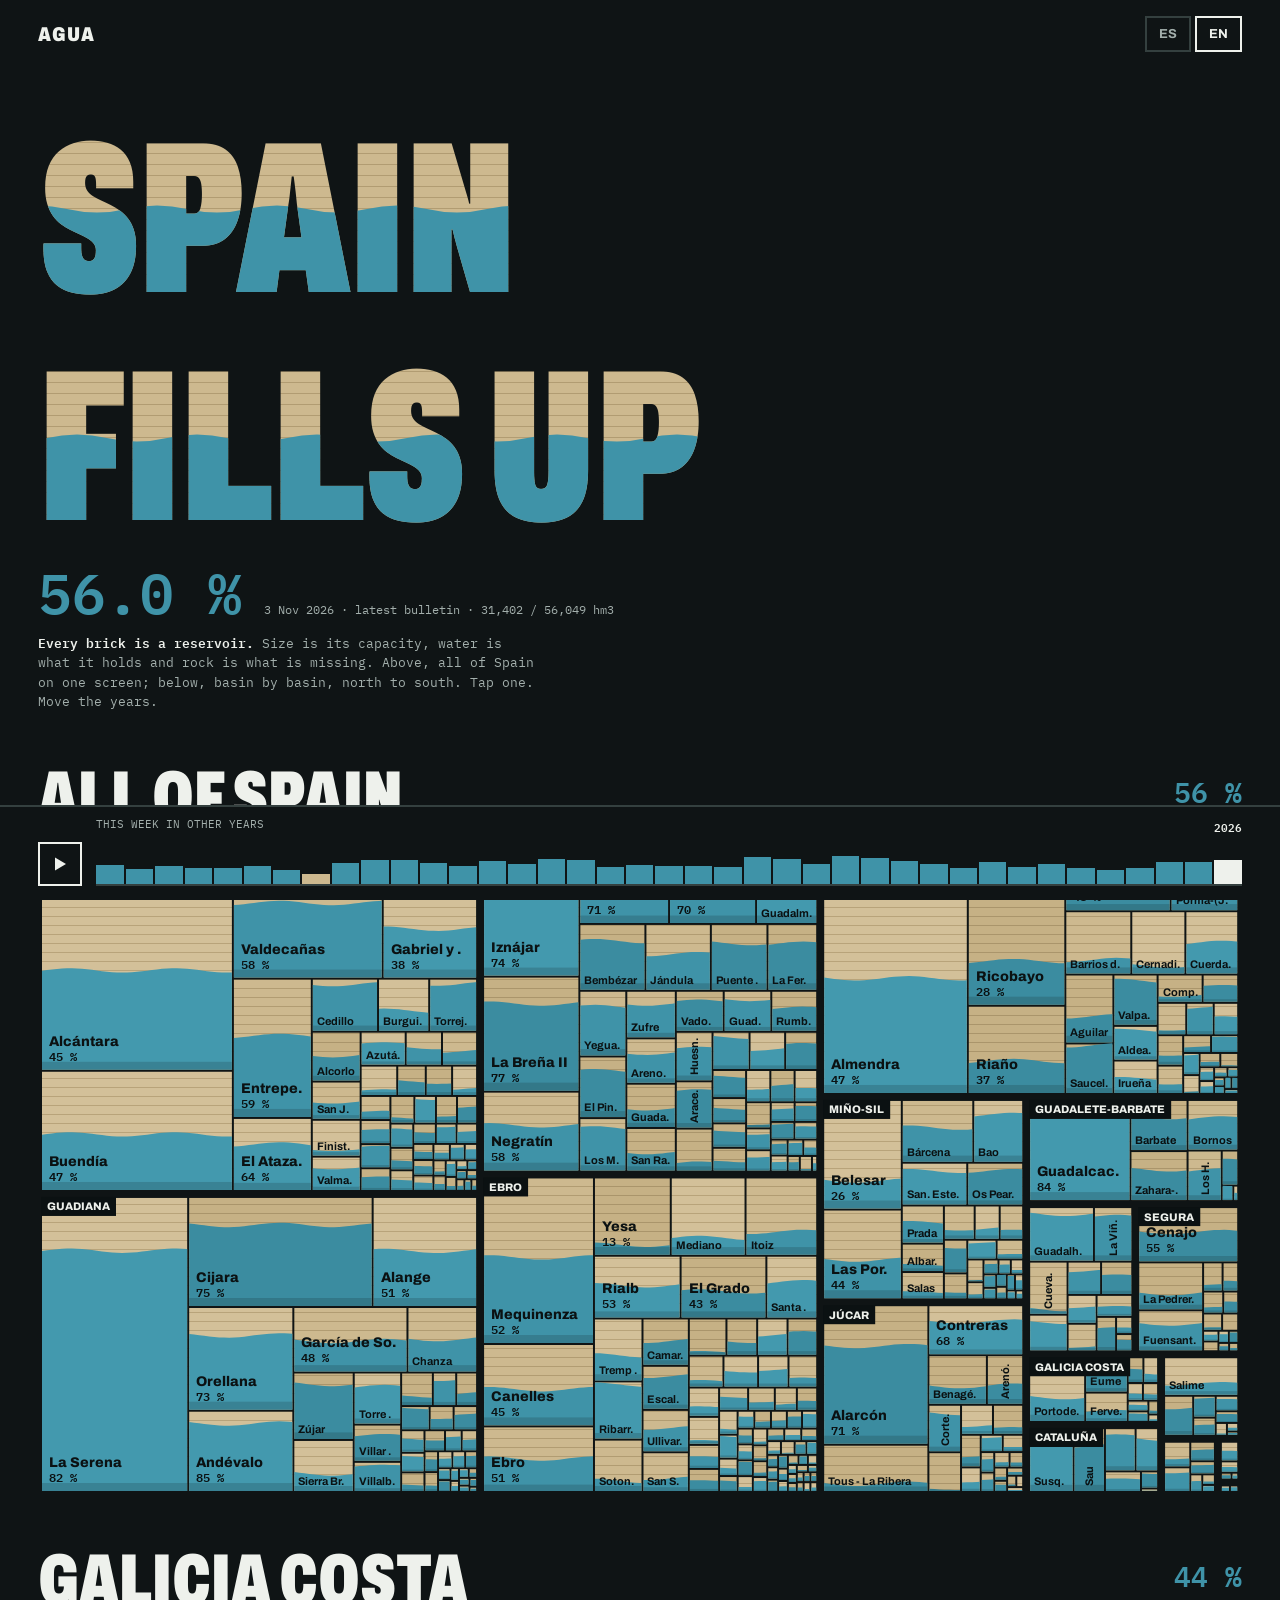
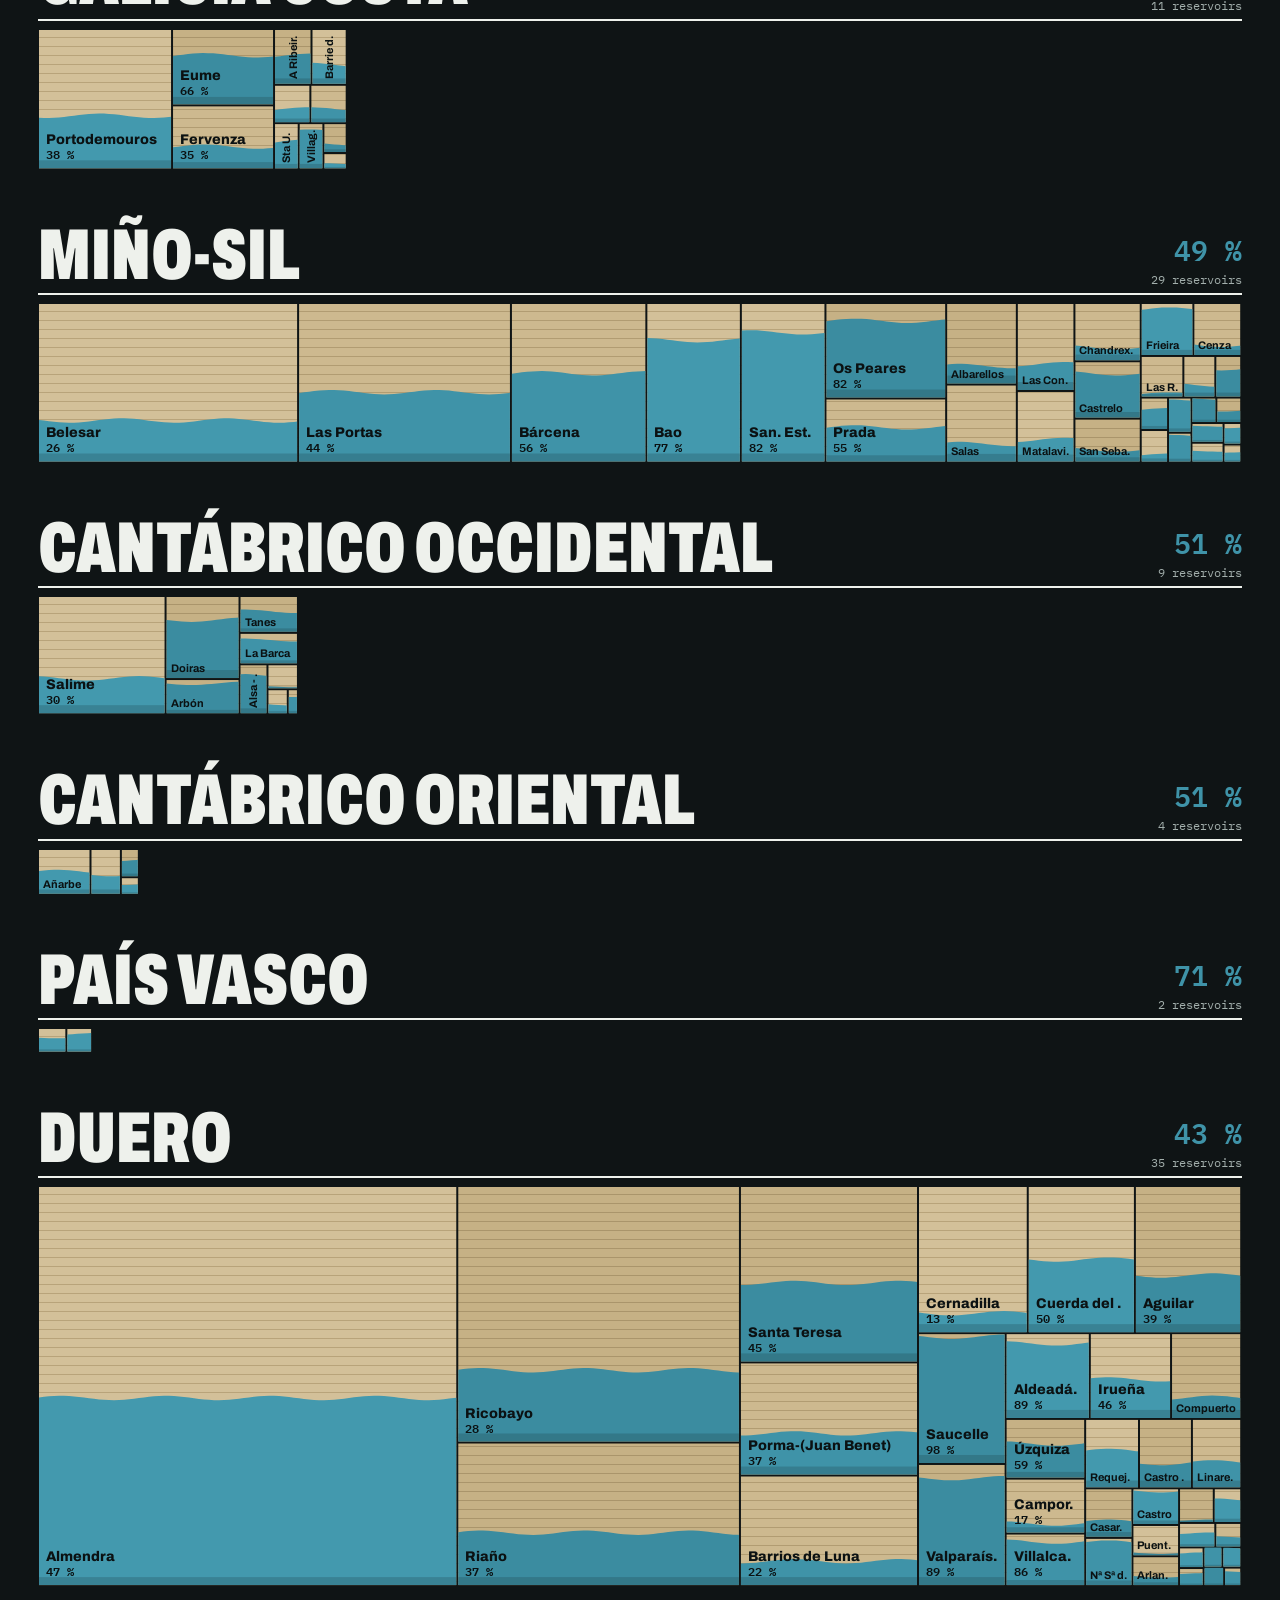
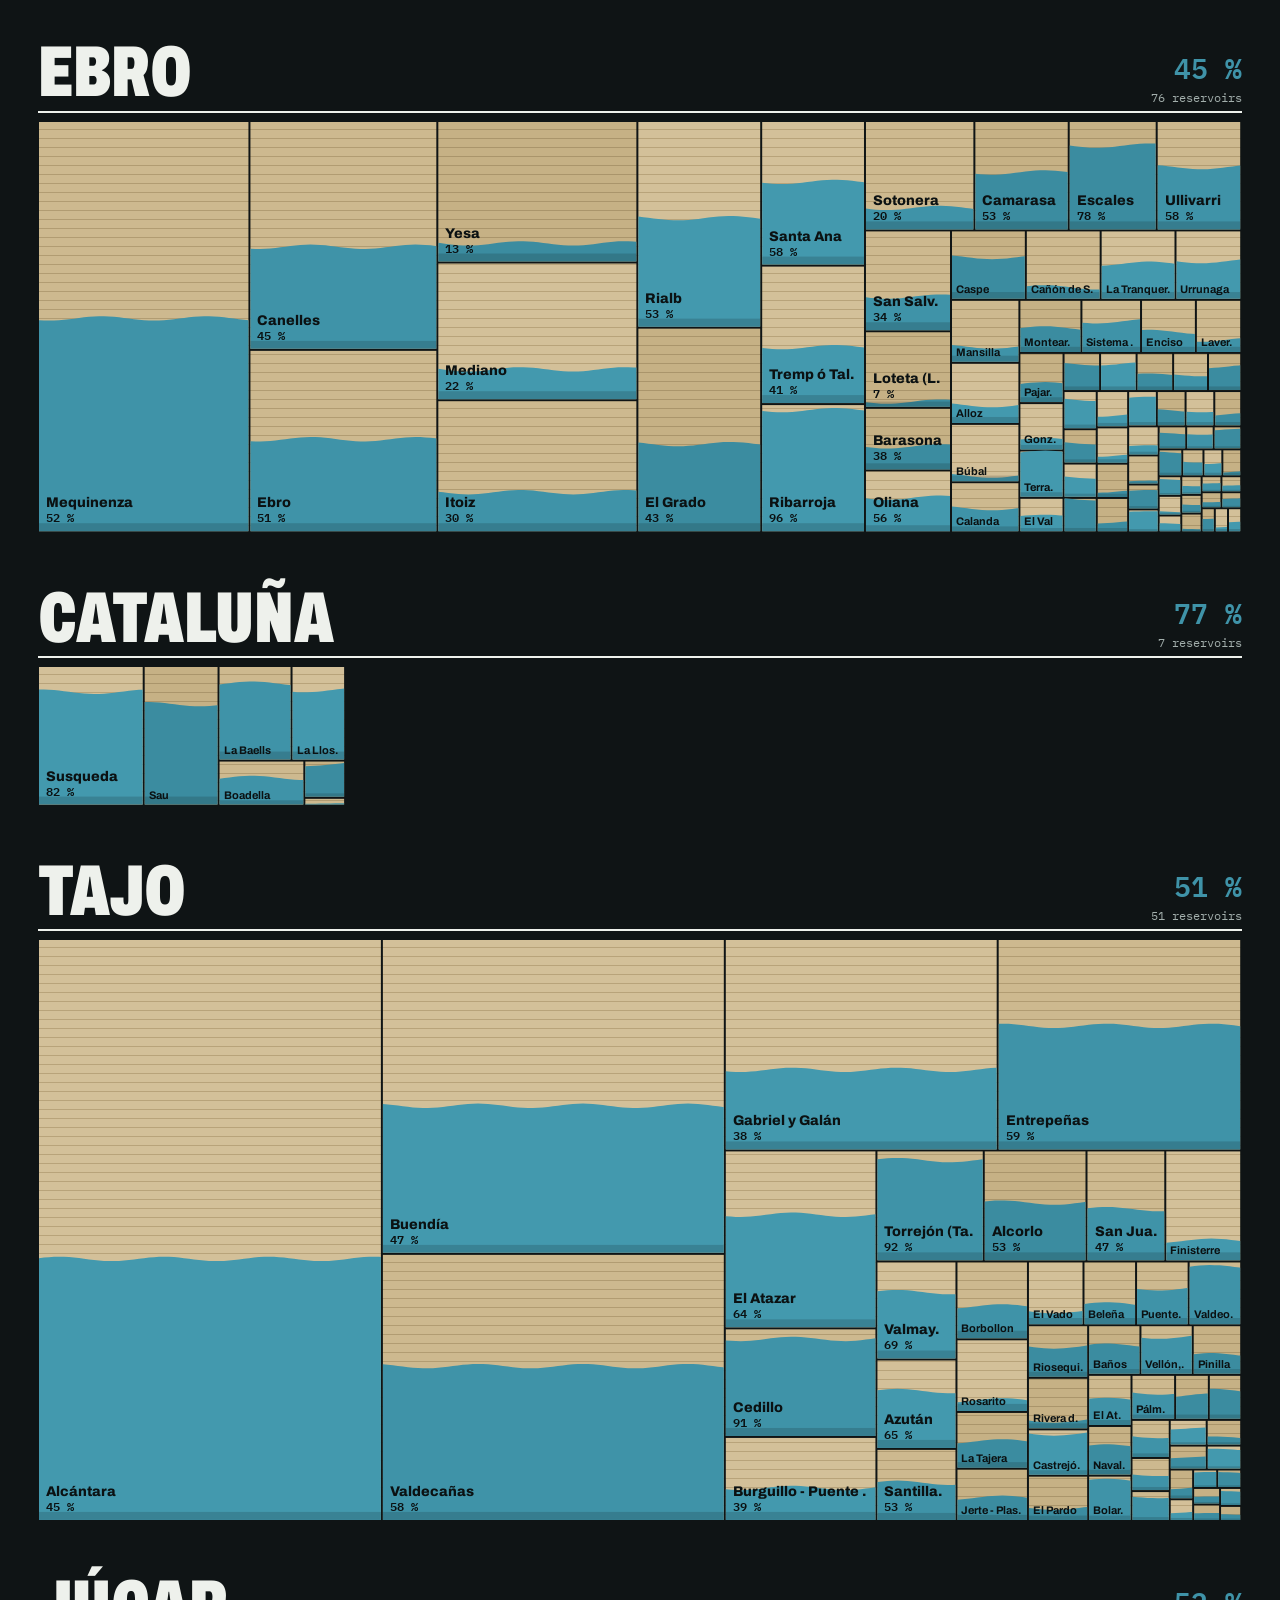
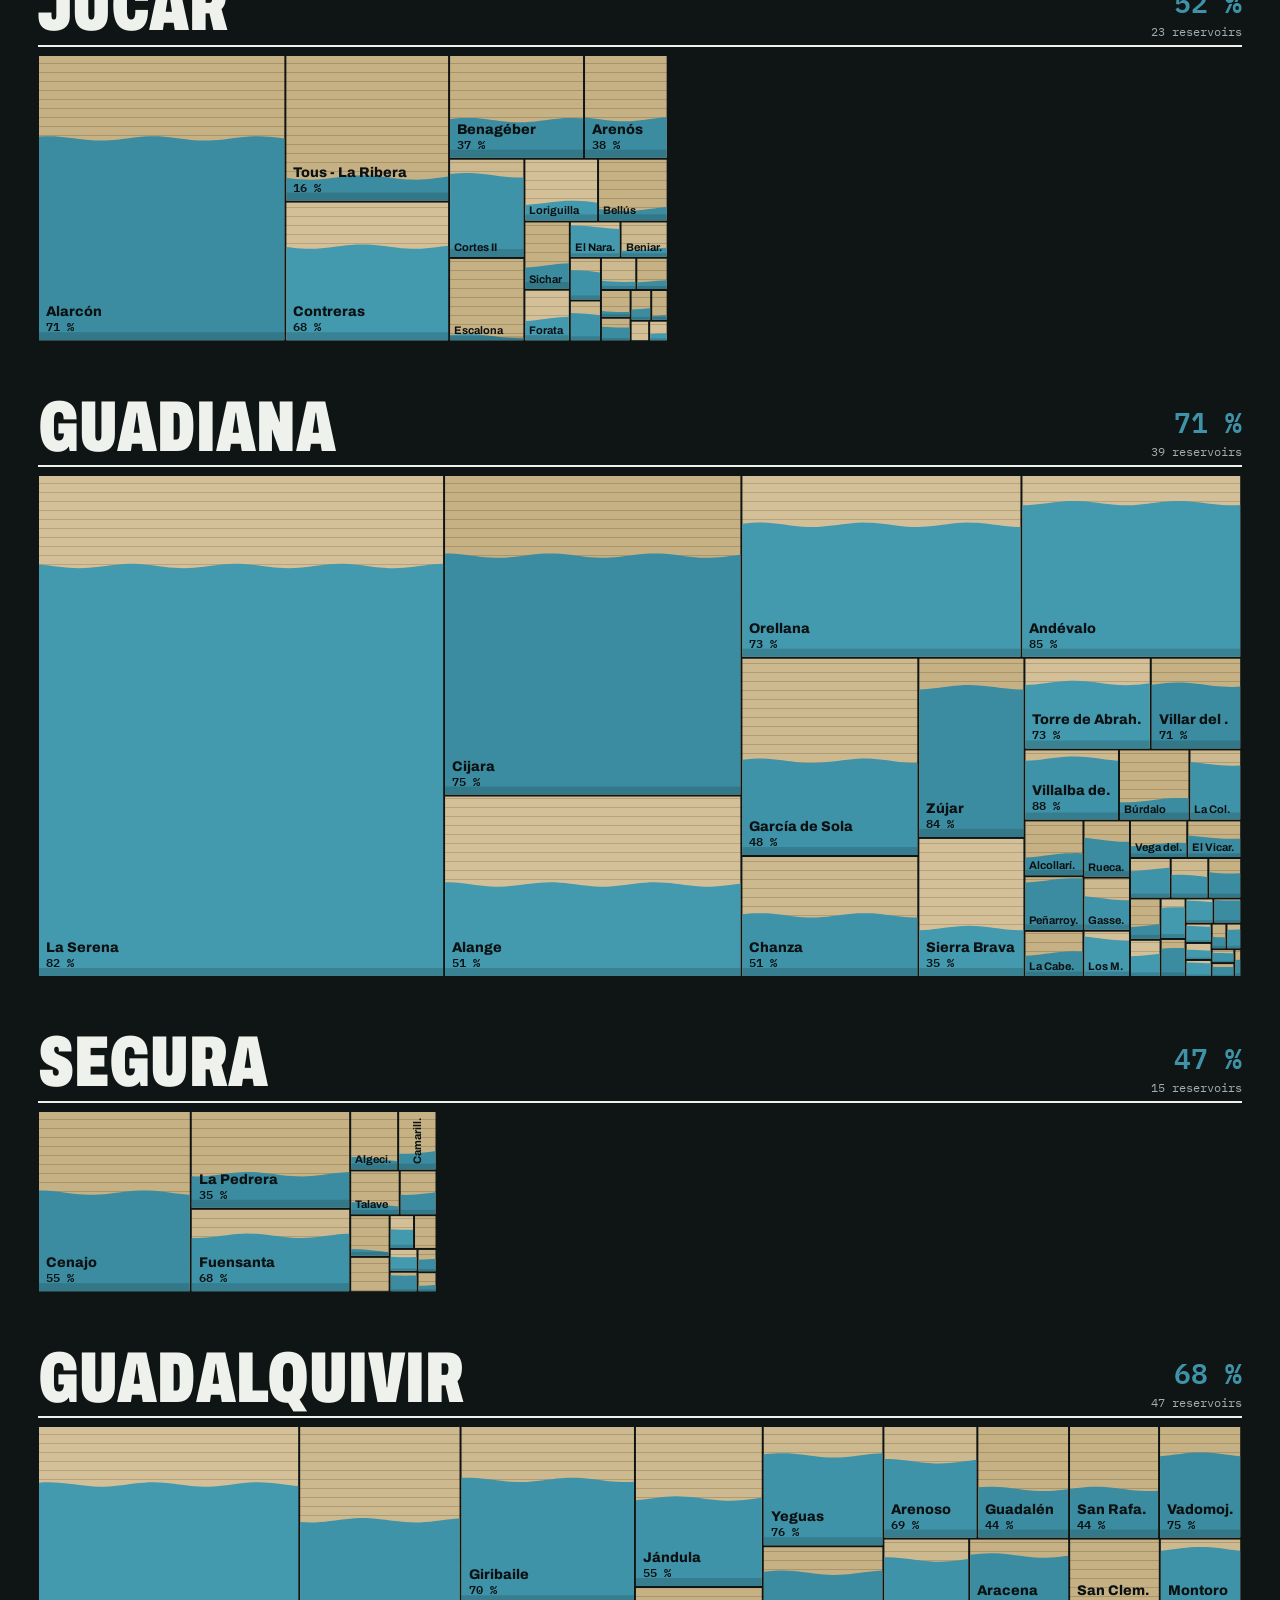
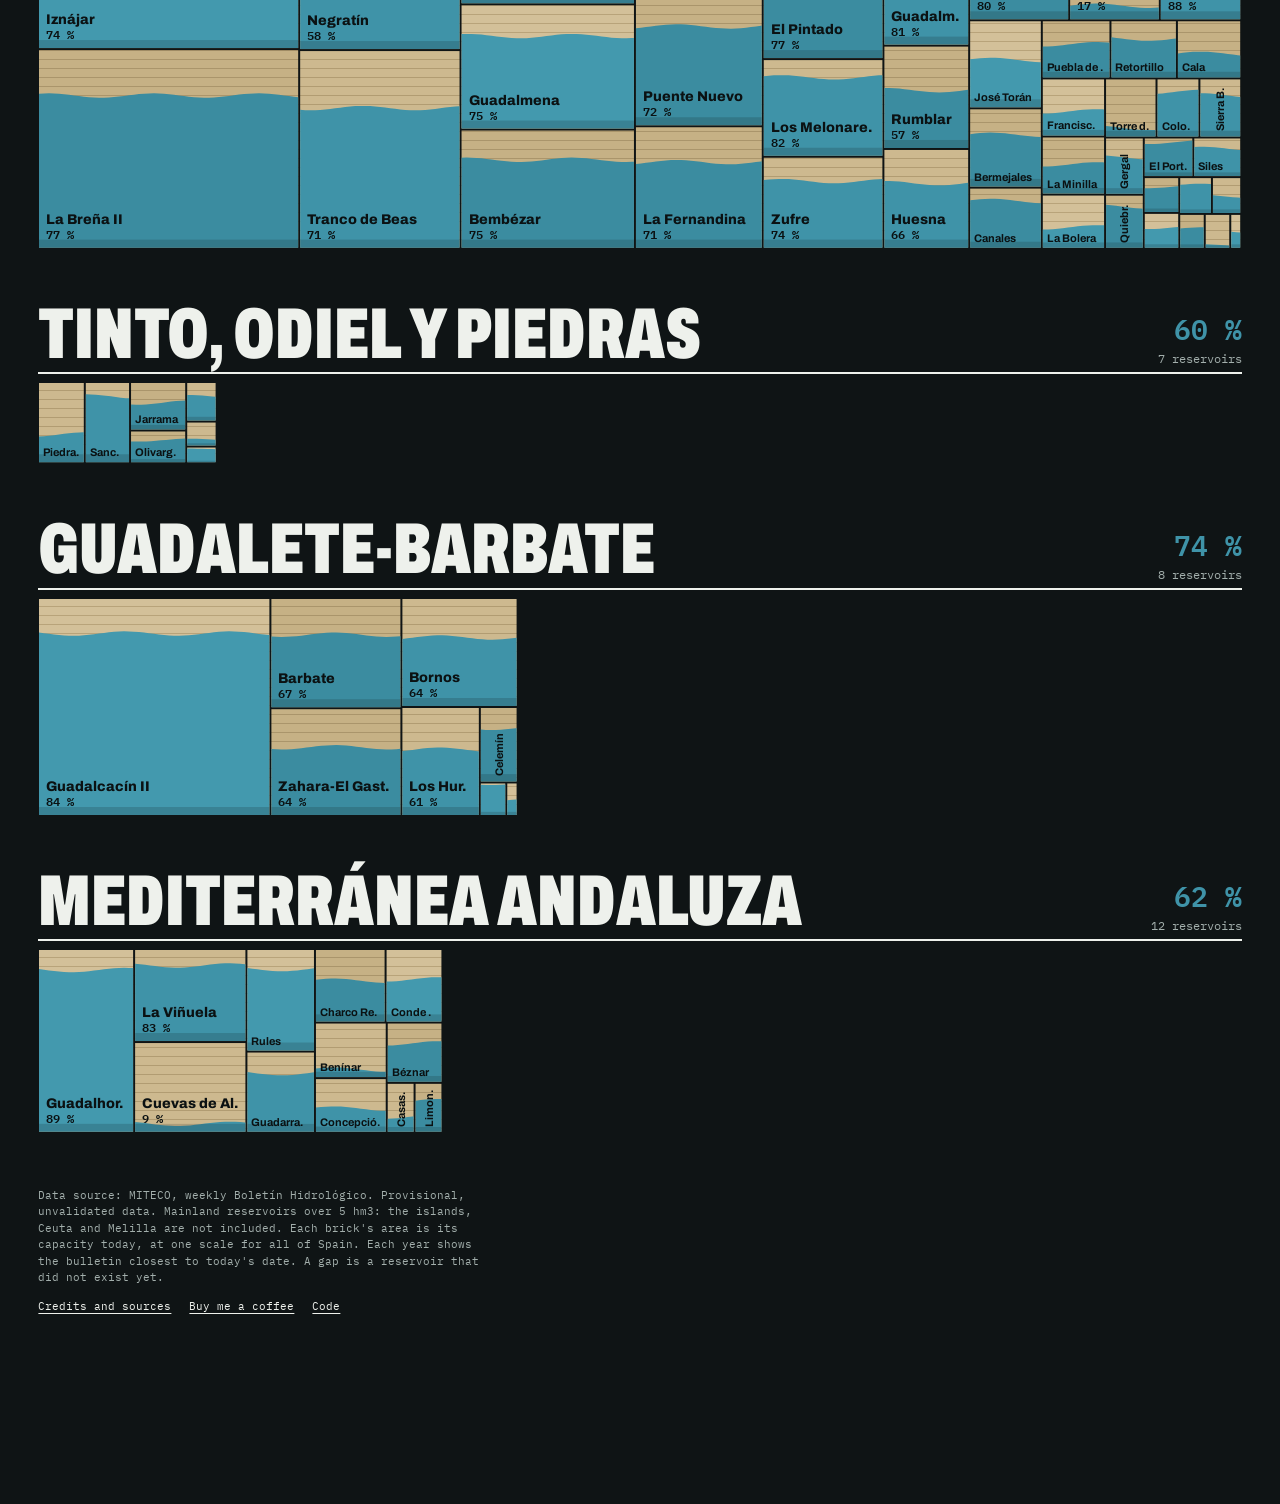
==== index.html @ 725f4d7c "Agua: el muro de agua, capa 1 Los embalses de Espana como un muro de bloques: el area es la capacida" ====
<!DOCTYPE html>
<html lang="es">
<head>
<meta charset="utf-8">
<meta name="viewport" content="width=device-width, initial-scale=1">
<title>Agua · España se llena</title>
<meta name="description" content="Los embalses de España como un muro de agua: cada ladrillo es un embalse, a su nivel de esta semana, y de esta semana en otros años desde 1988. Spain's reservoirs as a wall of water.">
<meta property="og:title" content="Agua · España se llena">
<meta property="og:description" content="Los embalses de España como un muro de agua. Cada ladrillo, un embalse. Desde 1988.">
<meta property="og:type" content="website">
<meta property="og:url" content="https://agua.lessane.es/">
<meta name="theme-color" content="#0F1415">
<link rel="icon" href="assets/favicon.svg" type="image/svg+xml">
<link rel="preload" href="assets/fonts/archivo-latin.woff2" as="font" type="font/woff2" crossorigin>
<link rel="stylesheet" href="assets/agua.css">
</head>
<body>
<header class="top">
  <div class="brand"><a href="./">AGUA</a></div>
  <div class="lang"><button id="l-es" aria-pressed="true">ES</button><button id="l-en" aria-pressed="false">EN</button></div>
</header>
<div class="hero">
  <h1 id="h1"></h1>
  <div class="sub"><div class="nat" id="nat">56,0 %</div><div class="when" id="when"></div></div>
  <p class="lede" id="lede"></p>
</div>
<main id="main"></main>
<div id="card" hidden><div class="cn" id="cn"></div><div class="cp" id="cp"></div><div id="ring"></div><div class="cd" id="cd"></div><button id="cx" aria-label="Cerrar"><svg width="14" height="14" viewBox="0 0 14 14" aria-hidden="true"><path d="M2 2l10 10M12 2L2 12" stroke="currentColor" stroke-width="2"/></svg></button></div>
<div class="dock">
  <button id="play" aria-label="Reproducir"><svg id="pi" width="16" height="16" viewBox="0 0 16 16" aria-hidden="true"><path d="M3 1.5v13l11-6.5z" fill="currentColor"/></svg></button>
  <div class="track">
    <div class="tl"><span id="sl"></span><strong id="yl">2026</strong></div>
    <div class="bars" id="bars" aria-hidden="true"></div>
    <input id="year" type="range" min="1988" max="2026" step="1" value="2026" aria-label="Año">
  </div>
</div>
<noscript><p class="msg">Esta página necesita JavaScript para dibujar el muro. / This page needs JavaScript to draw the wall.</p></noscript>
<script src="assets/agua.js"></script>
</body>
</html>
---- assets/agua.css ----
/* Agua. Fonts are self-hosted so the page talks to no third party. */
@font-face{font-family:'Archivo';font-style:normal;font-weight:100 900;font-stretch:62% 125%;font-display:swap;src:url(fonts/archivo-latin.woff2) format('woff2')}
@font-face{font-family:'IBM Plex Mono';font-style:normal;font-weight:400;font-display:swap;src:url(fonts/plexmono-400-latin.woff2) format('woff2')}
@font-face{font-family:'IBM Plex Mono';font-style:normal;font-weight:600;font-display:swap;src:url(fonts/plexmono-600-latin.woff2) format('woff2')}
:root{
  /* layout: Spain as one masonry wall. Each brick is a reservoir, width = capacity, courses wrap like text, basins run north to south */
  --bg:#0F1415; --ink:#EEF1EC; --mute:#A3AFAC; --water:#3F93A8; --rock:#CDB98F; --strata:#B19C72; --line:#34403F; --dark:#0B1112;
  --display:'Archivo','Arial Narrow','Helvetica Neue',Arial,sans-serif;
  --mono:'IBM Plex Mono',ui-monospace,Menlo,Consolas,monospace;
  --pad:clamp(16px,3vw,40px);
  color-scheme:dark;
}
*{box-sizing:border-box}
html,body{margin:0;background:var(--bg);color:var(--ink)}
body{font-family:var(--display);overflow-x:hidden}
button{font:inherit;color:inherit;cursor:pointer}
:focus-visible{outline:2px solid var(--ink);outline-offset:2px}
.top{display:flex;gap:16px;align-items:center;justify-content:space-between;padding:16px var(--pad) 0}
.brand{font-weight:900;font-stretch:80%;font-size:20px;letter-spacing:.04em}
.lang{display:flex;gap:4px}
.lang button{background:transparent;border:2px solid var(--line);color:var(--mute);font-weight:700;font-size:13px;padding:7px 12px;min-height:36px}
.lang button[aria-pressed="true"]{border-color:var(--ink);color:var(--ink)}
.hero{padding:clamp(18px,4vh,44px) var(--pad) 0}
h1{margin:0;font-size:0}
.big{position:relative;display:block;font-weight:900;font-stretch:62%;text-transform:uppercase;white-space:nowrap;line-height:.9;letter-spacing:-.005em}
.dry,.wet{padding-top:.16em}
.dry{display:inline-block;vertical-align:top;color:transparent;background:repeating-linear-gradient(180deg,var(--rock) 0 10px,var(--strata) 10px 11px);-webkit-background-clip:text;background-clip:text}
.wet{position:absolute;inset:0;color:var(--water);
  -webkit-mask-image:url("data:image/svg+xml,%3Csvg xmlns='http://www.w3.org/2000/svg' width='120' height='14'%3E%3Cpath d='M0 7Q30 0 60 7T120 7V14H0Z'/%3E%3C/svg%3E"),linear-gradient(#000,#000);
  mask-image:url("data:image/svg+xml,%3Csvg xmlns='http://www.w3.org/2000/svg' width='120' height='14'%3E%3Cpath d='M0 7Q30 0 60 7T120 7V14H0Z'/%3E%3C/svg%3E"),linear-gradient(#000,#000);
  -webkit-mask-repeat:repeat-x,no-repeat;mask-repeat:repeat-x,no-repeat;
  -webkit-mask-size:120px 14px,100% 100%;mask-size:120px 14px,100% 100%;
  -webkit-mask-position:var(--x,0px) calc(var(--y,0px) - 7px),0 calc(var(--y,0px) + 6px);
  mask-position:var(--x,0px) calc(var(--y,0px) - 7px),0 calc(var(--y,0px) + 6px)}
.sub{display:flex;flex-wrap:wrap;align-items:baseline;gap:6px 22px;margin-top:18px}
.nat{font-family:var(--mono);font-weight:600;font-size:clamp(30px,5vw,56px);color:var(--water);font-variant-numeric:tabular-nums;line-height:1}
.when{font-family:var(--mono);font-size:12px;color:var(--mute)}
.lede{margin:14px 0 0;font-family:var(--mono);font-size:13px;line-height:1.5;color:var(--mute);max-width:62ch}
.lede b{color:var(--ink);font-weight:600}
main{padding:clamp(28px,6vh,64px) 0 190px;display:flex;flex-direction:column;gap:clamp(34px,6vh,64px)}
.basin{padding:0 var(--pad)}
.bh{display:flex;align-items:flex-end;justify-content:space-between;gap:16px;border-bottom:2px solid var(--ink);padding-bottom:6px;margin-bottom:8px}
.bh h2{margin:0;font-weight:900;font-stretch:66%;text-transform:uppercase;font-size:clamp(30px,6vw,72px);line-height:.88;letter-spacing:0;text-wrap:balance}
.bm{font-family:var(--mono);font-size:12px;color:var(--mute);text-align:right;white-space:nowrap;font-variant-numeric:tabular-nums}
.bm b{display:block;font-size:clamp(18px,2.6vw,28px);font-weight:600;color:var(--water)}
canvas{display:block;touch-action:pan-y}
footer{padding:0 var(--pad);font-family:var(--mono);font-size:11px;line-height:1.5;color:var(--mute);max-width:74ch}
.dock{position:fixed;left:0;right:0;bottom:0;background:var(--bg);border-top:2px solid var(--line);padding:10px var(--pad) 14px;display:flex;gap:14px;align-items:flex-end;z-index:3}
#play{flex:none;width:44px;height:44px;border:2px solid var(--ink);background:transparent;display:grid;place-items:center}
.track{position:relative;flex:1;min-width:0}
.tl{display:flex;justify-content:space-between;font-family:var(--mono);font-size:11px;color:var(--mute);margin-bottom:6px}
.tl strong{color:var(--ink);font-weight:600}
.bars{display:flex;align-items:flex-end;gap:2px;height:44px;border-bottom:2px solid var(--line)}
.bars i{flex:1;background:var(--water);min-width:0}
.bars i.dryest{background:var(--rock)}
.bars i.later{opacity:.28}
.bars i.on{background:var(--ink)}
#year{position:absolute;left:0;right:0;bottom:0;width:100%;height:46px;margin:0;opacity:0;cursor:ew-resize}
.track:focus-within .bars{outline:2px solid var(--ink);outline-offset:3px}
#card{position:fixed;left:var(--pad);bottom:104px;width:min(360px,calc(100% - 2*var(--pad)));background:var(--dark);border:2px solid var(--ink);padding:14px 16px;z-index:2}
#card[hidden]{display:none}
#ring{margin-top:12px}#ring svg{display:block}
.hx{display:flex;justify-content:space-between;font-family:var(--mono);font-size:10px;color:var(--mute);margin-top:4px}
.cn{font-weight:900;font-stretch:70%;font-size:24px;line-height:1;text-transform:uppercase}
.cp{font-family:var(--mono);font-weight:600;font-size:20px;color:var(--water);margin-top:6px;font-variant-numeric:tabular-nums}
.cd{font-family:var(--mono);font-size:11px;line-height:1.5;color:var(--mute);margin-top:10px}
#cx{position:absolute;top:4px;right:4px;width:32px;height:32px;border:0;background:transparent;display:grid;place-items:center;color:var(--mute)}
footer a,.doc a{color:var(--ink);text-underline-offset:3px}
footer a:hover,.doc a:hover{color:var(--water)}
footer nav{display:flex;flex-wrap:wrap;gap:6px 18px;margin-top:12px}
.brand a{color:inherit;text-decoration:none}
.msg{padding:40px var(--pad);font-family:var(--mono);font-size:13px;color:var(--mute)}
/* credits page */
.doc{padding:clamp(24px,5vh,56px) var(--pad) 80px;max-width:78ch}
.doc h1{font-size:clamp(40px,8vw,84px);font-weight:900;font-stretch:66%;text-transform:uppercase;line-height:.9;margin:0 0 8px}
.doc h2{font-weight:900;font-stretch:70%;text-transform:uppercase;font-size:24px;margin:40px 0 8px;border-bottom:2px solid var(--ink);padding-bottom:6px}
.doc p,.doc li{font-family:var(--mono);font-size:13px;line-height:1.6;color:var(--mute)}
.doc b{color:var(--ink);font-weight:600}
.doc ul{padding-left:18px;margin:8px 0}
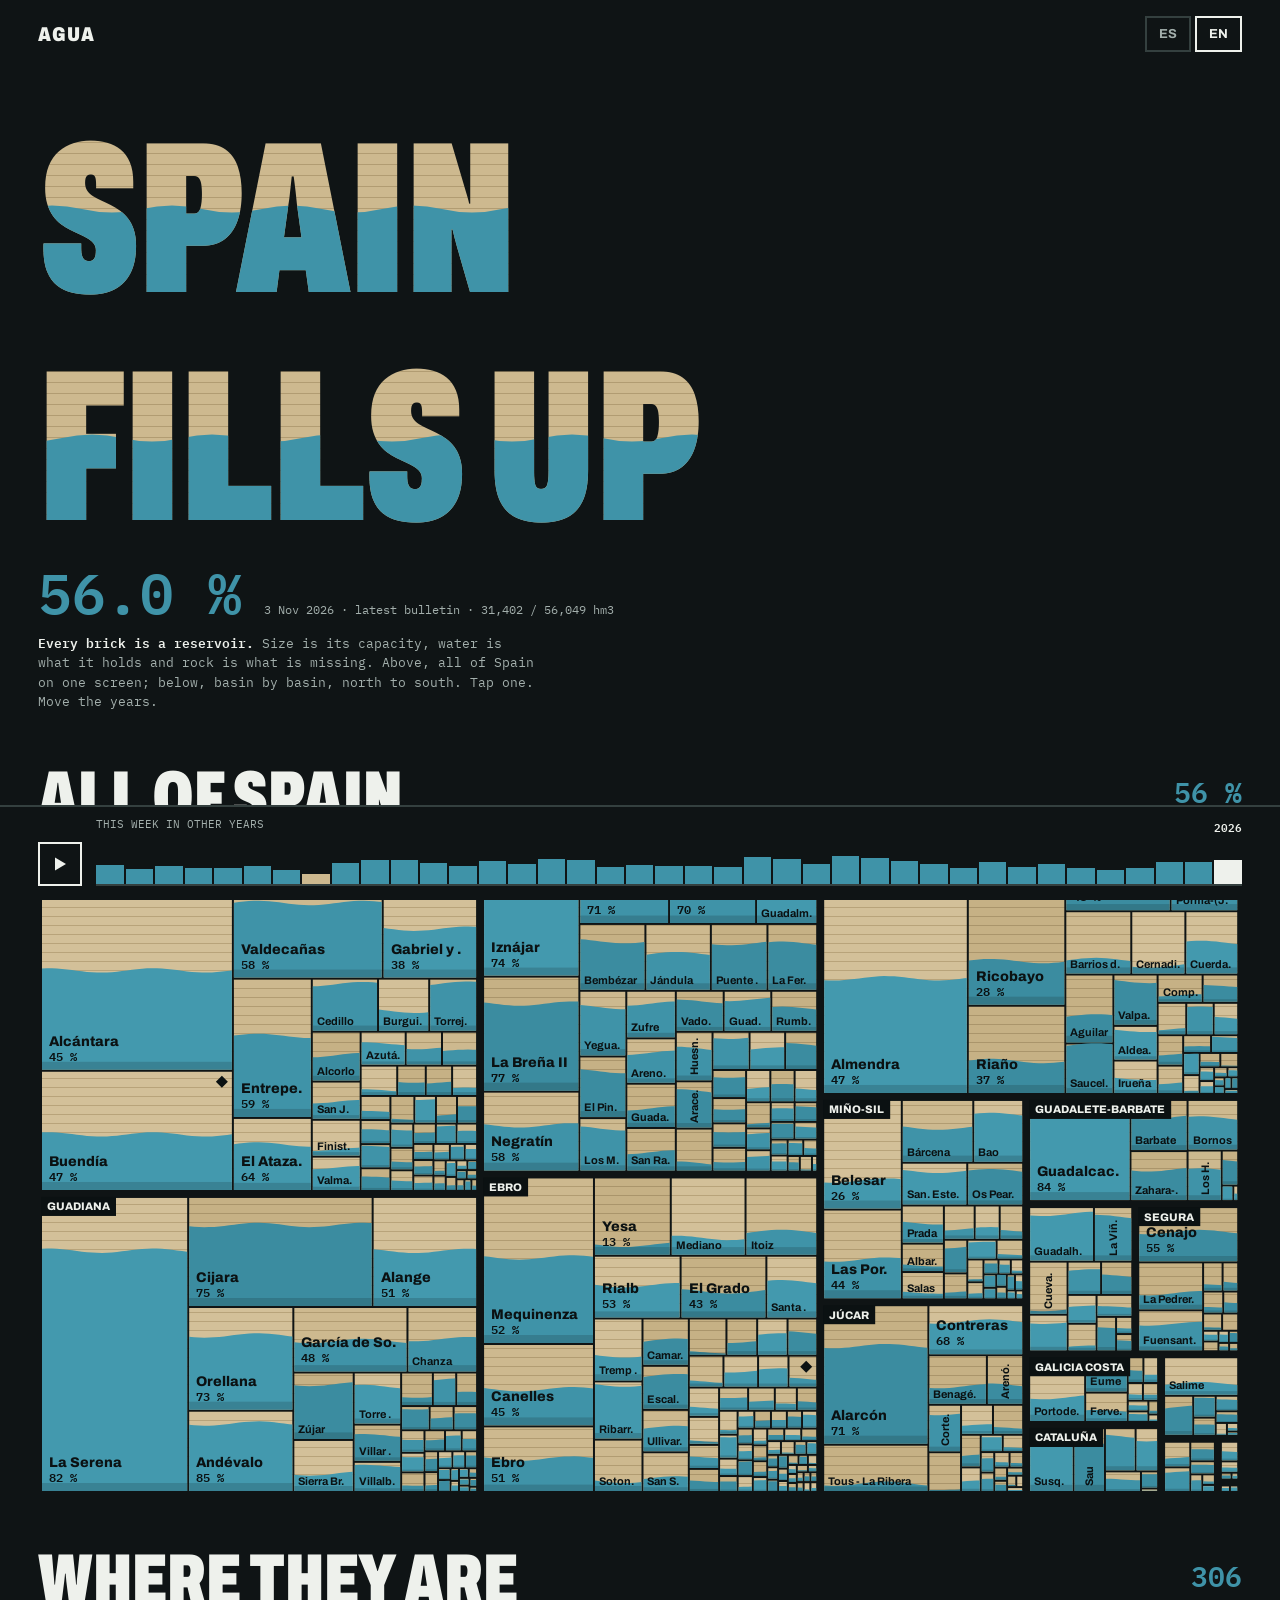
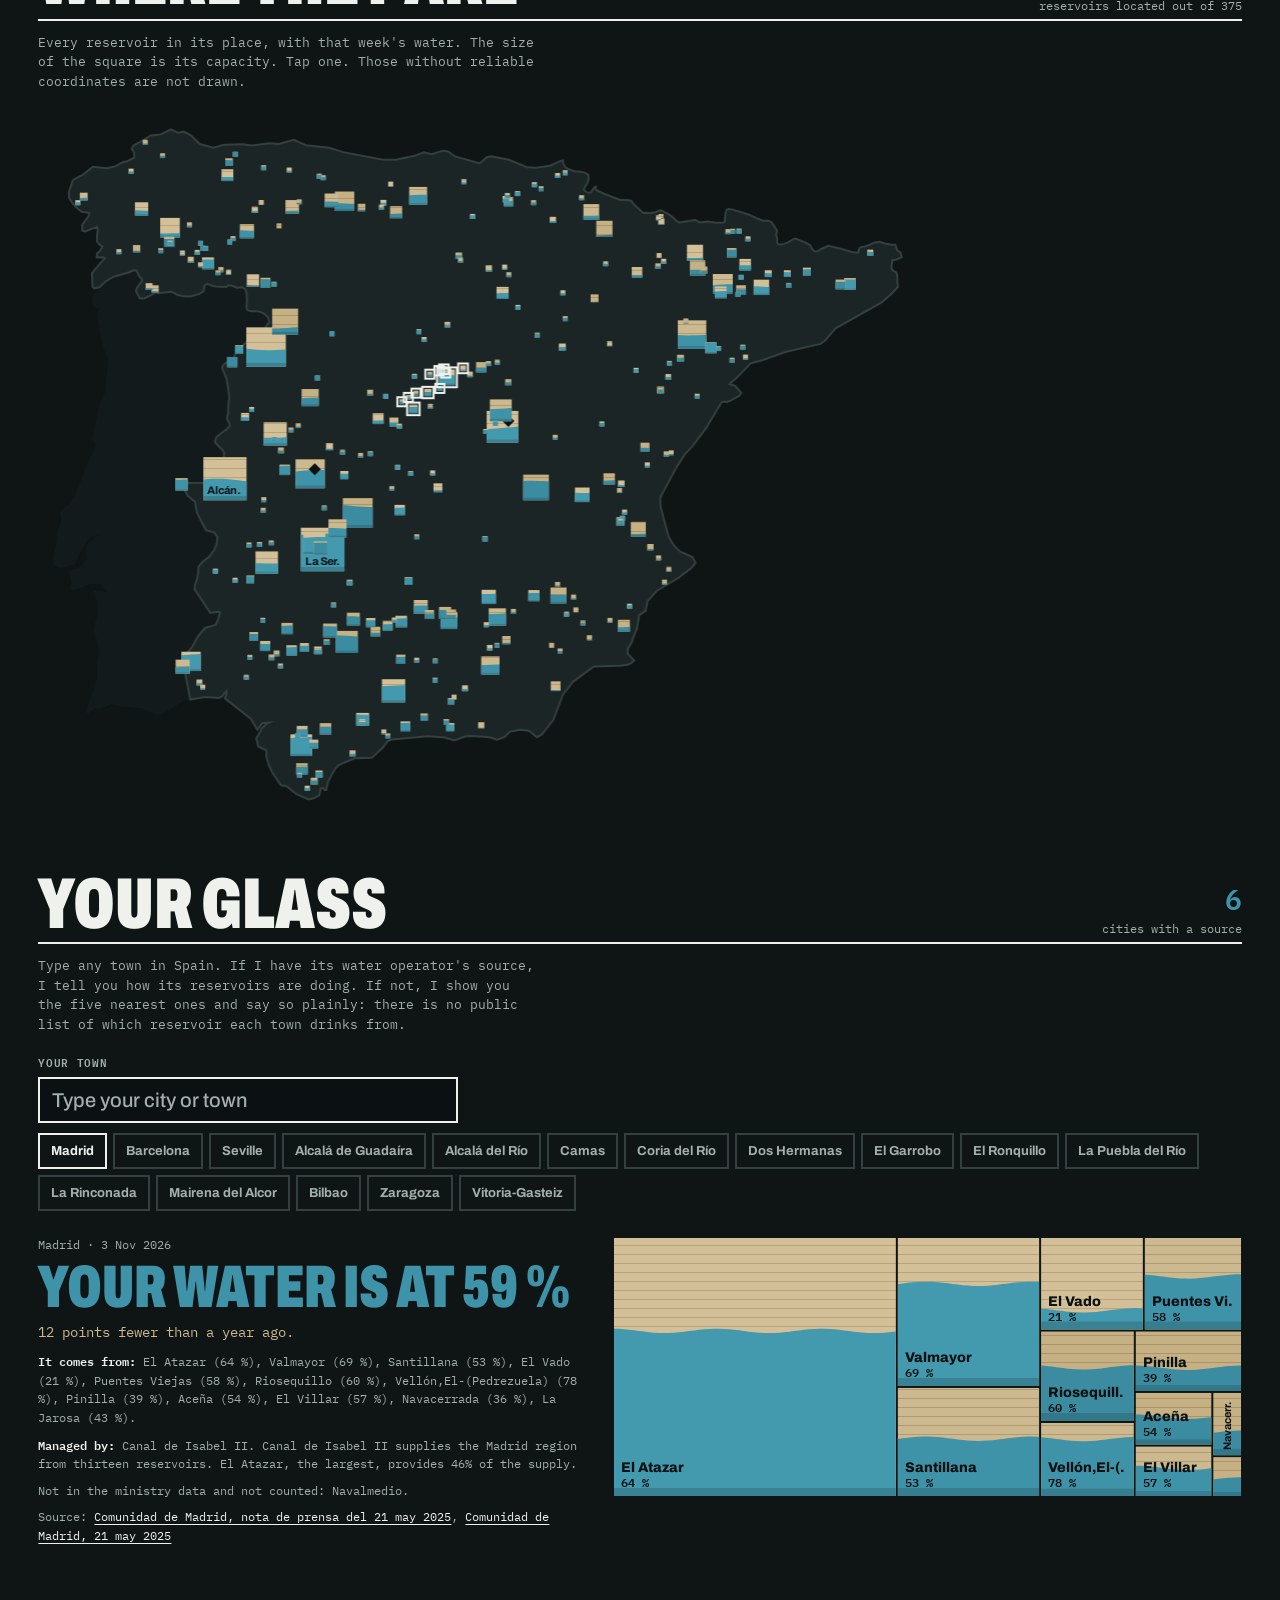
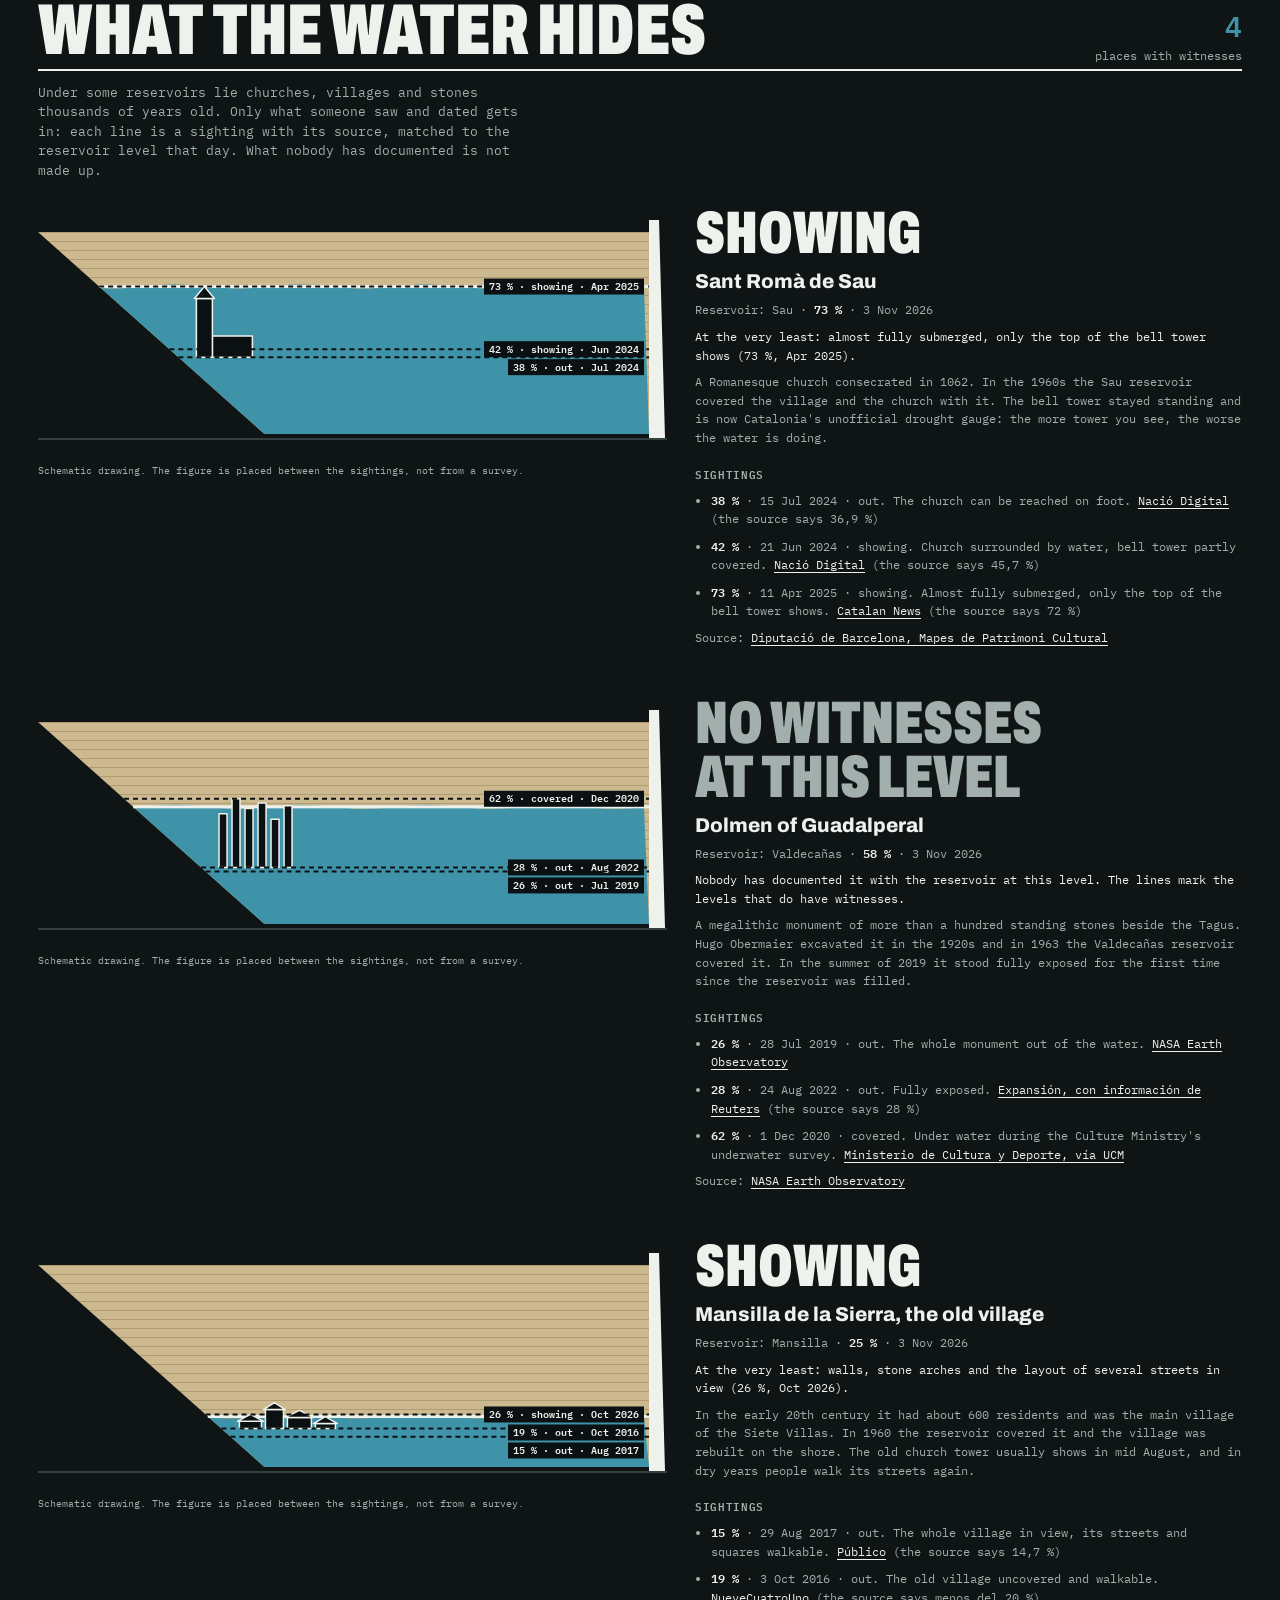
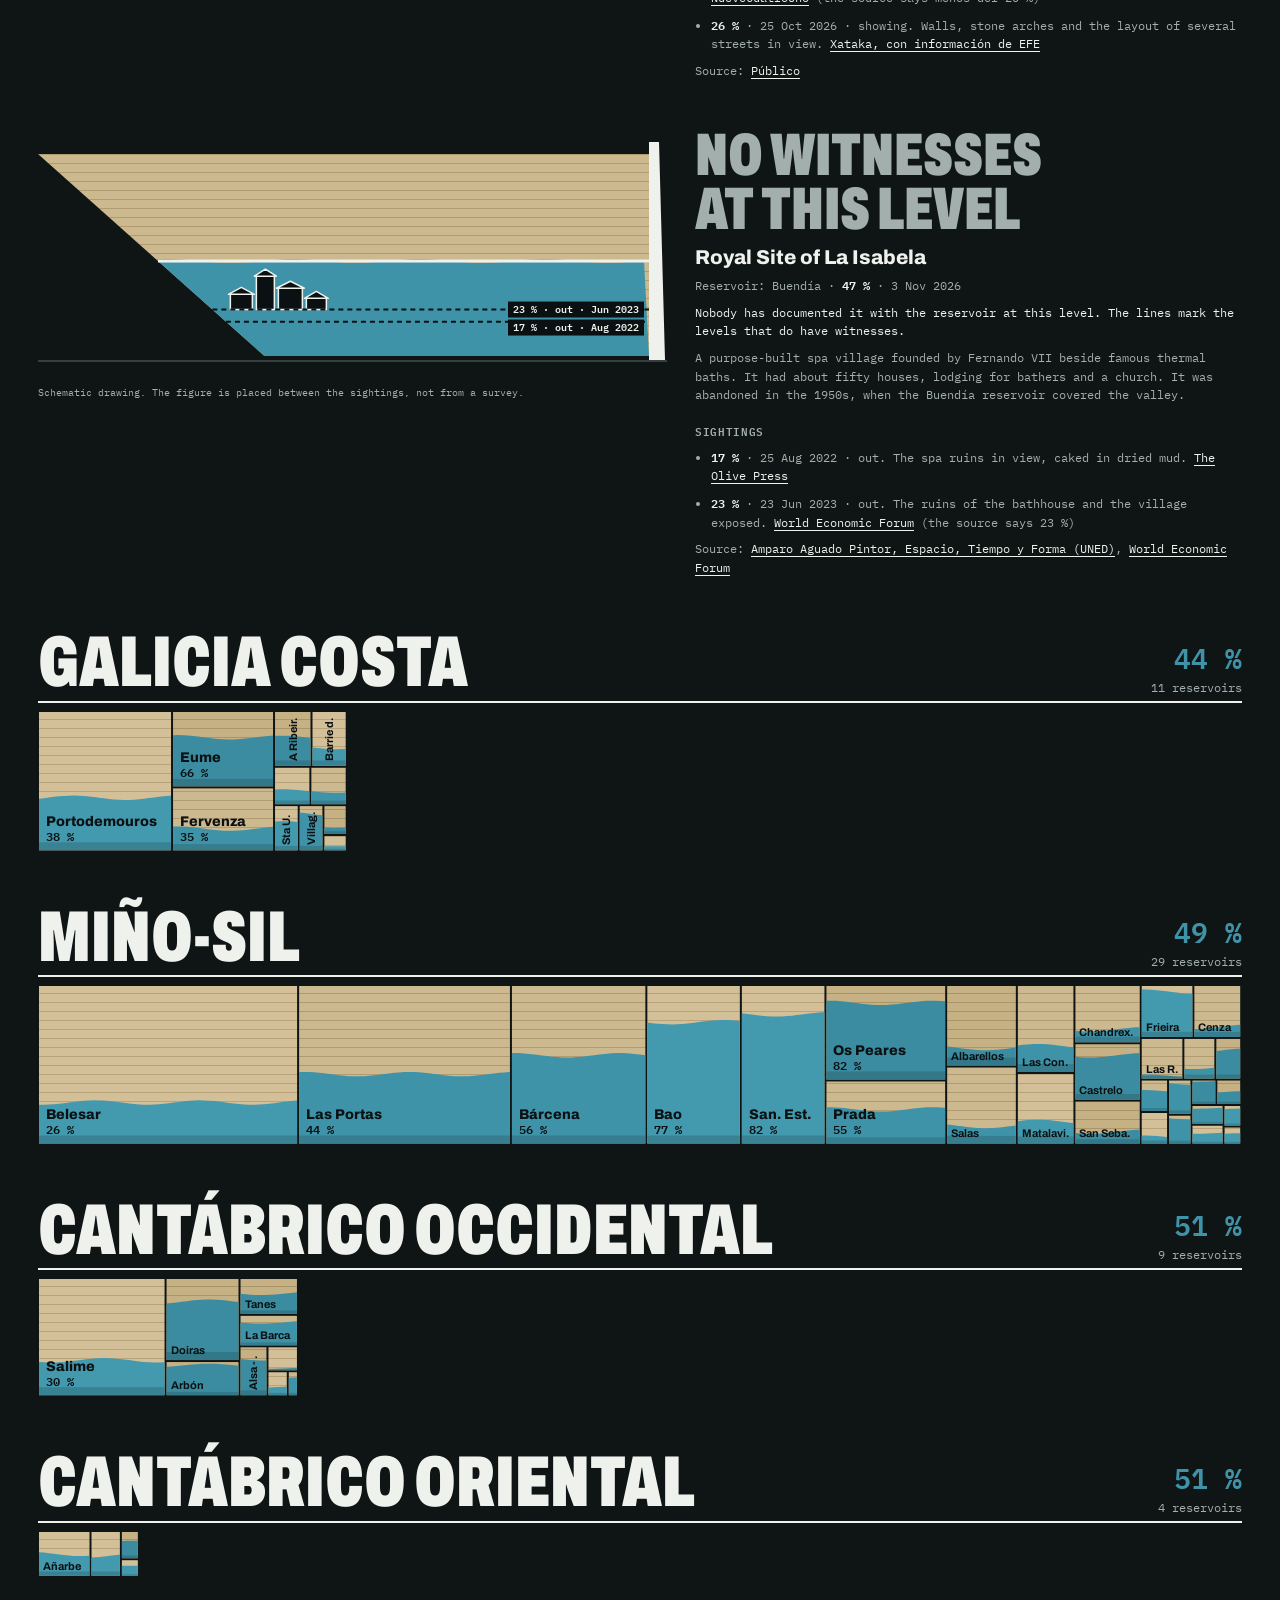
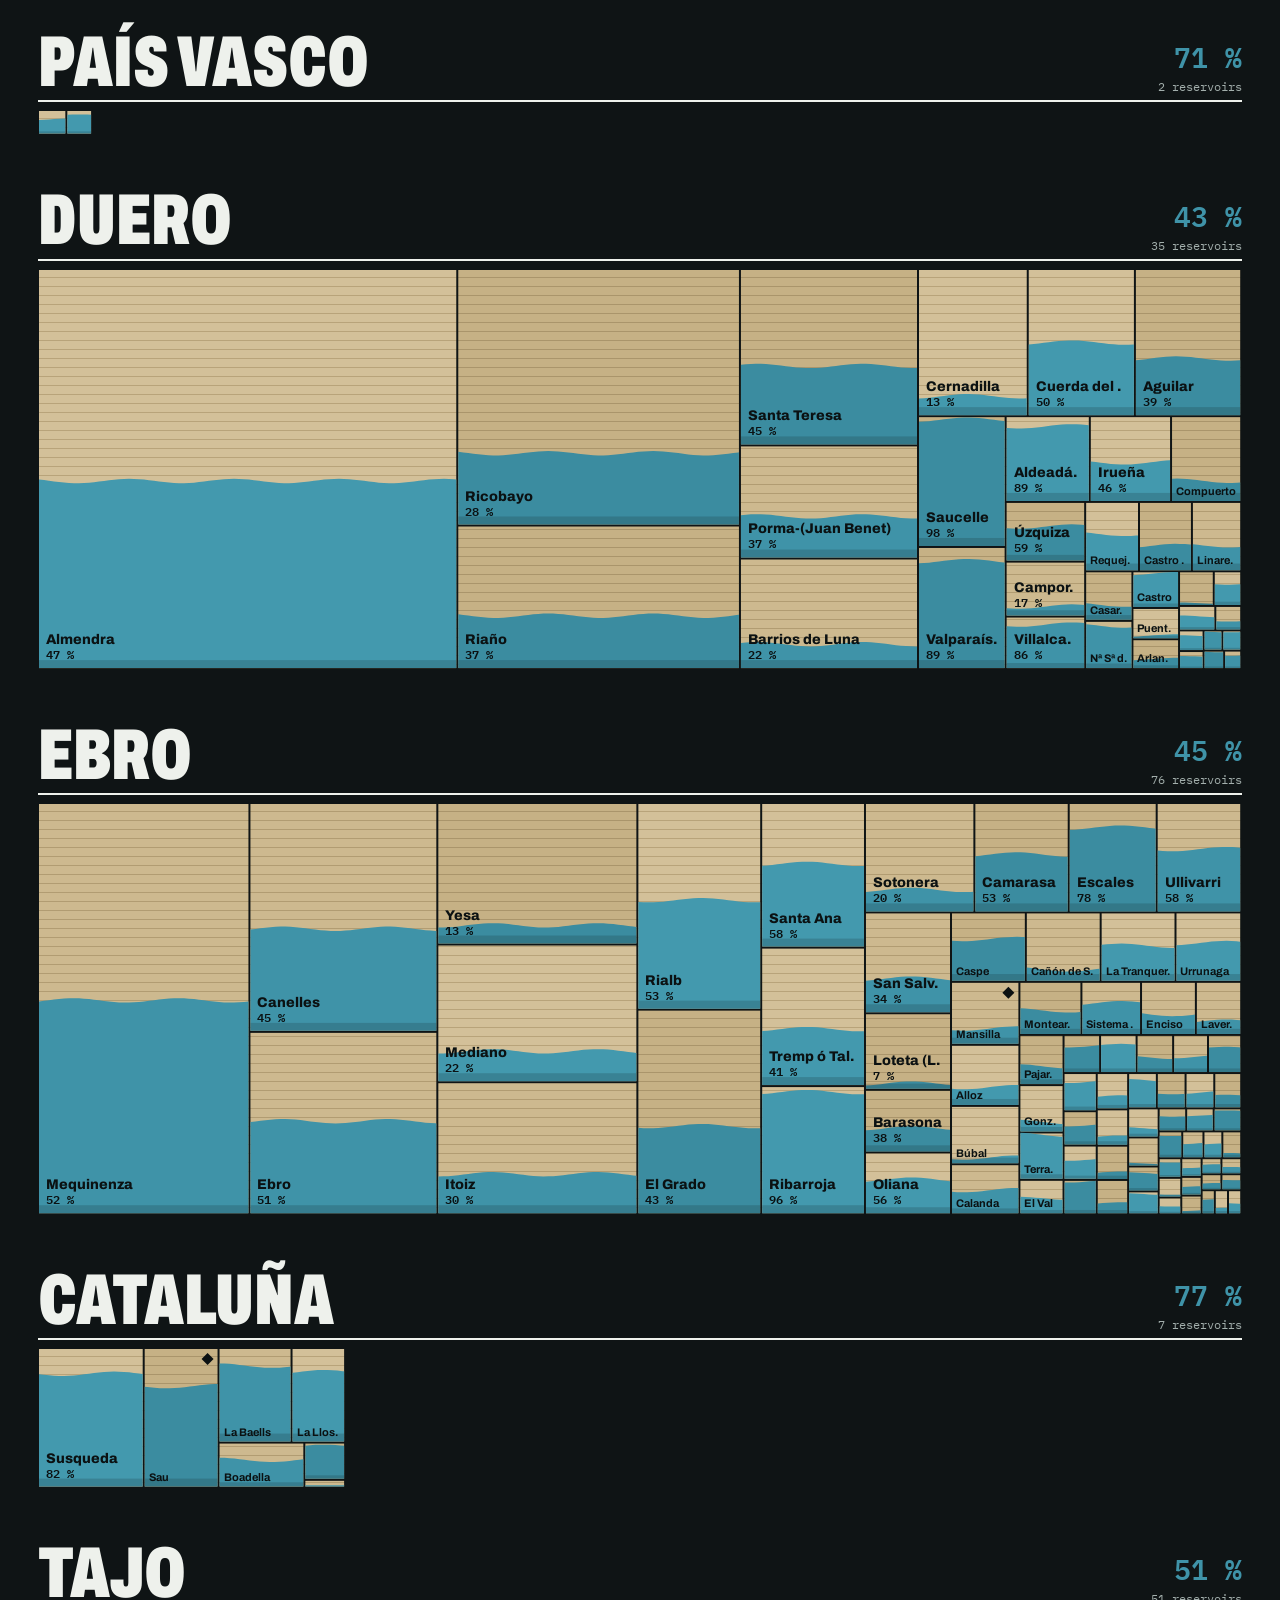
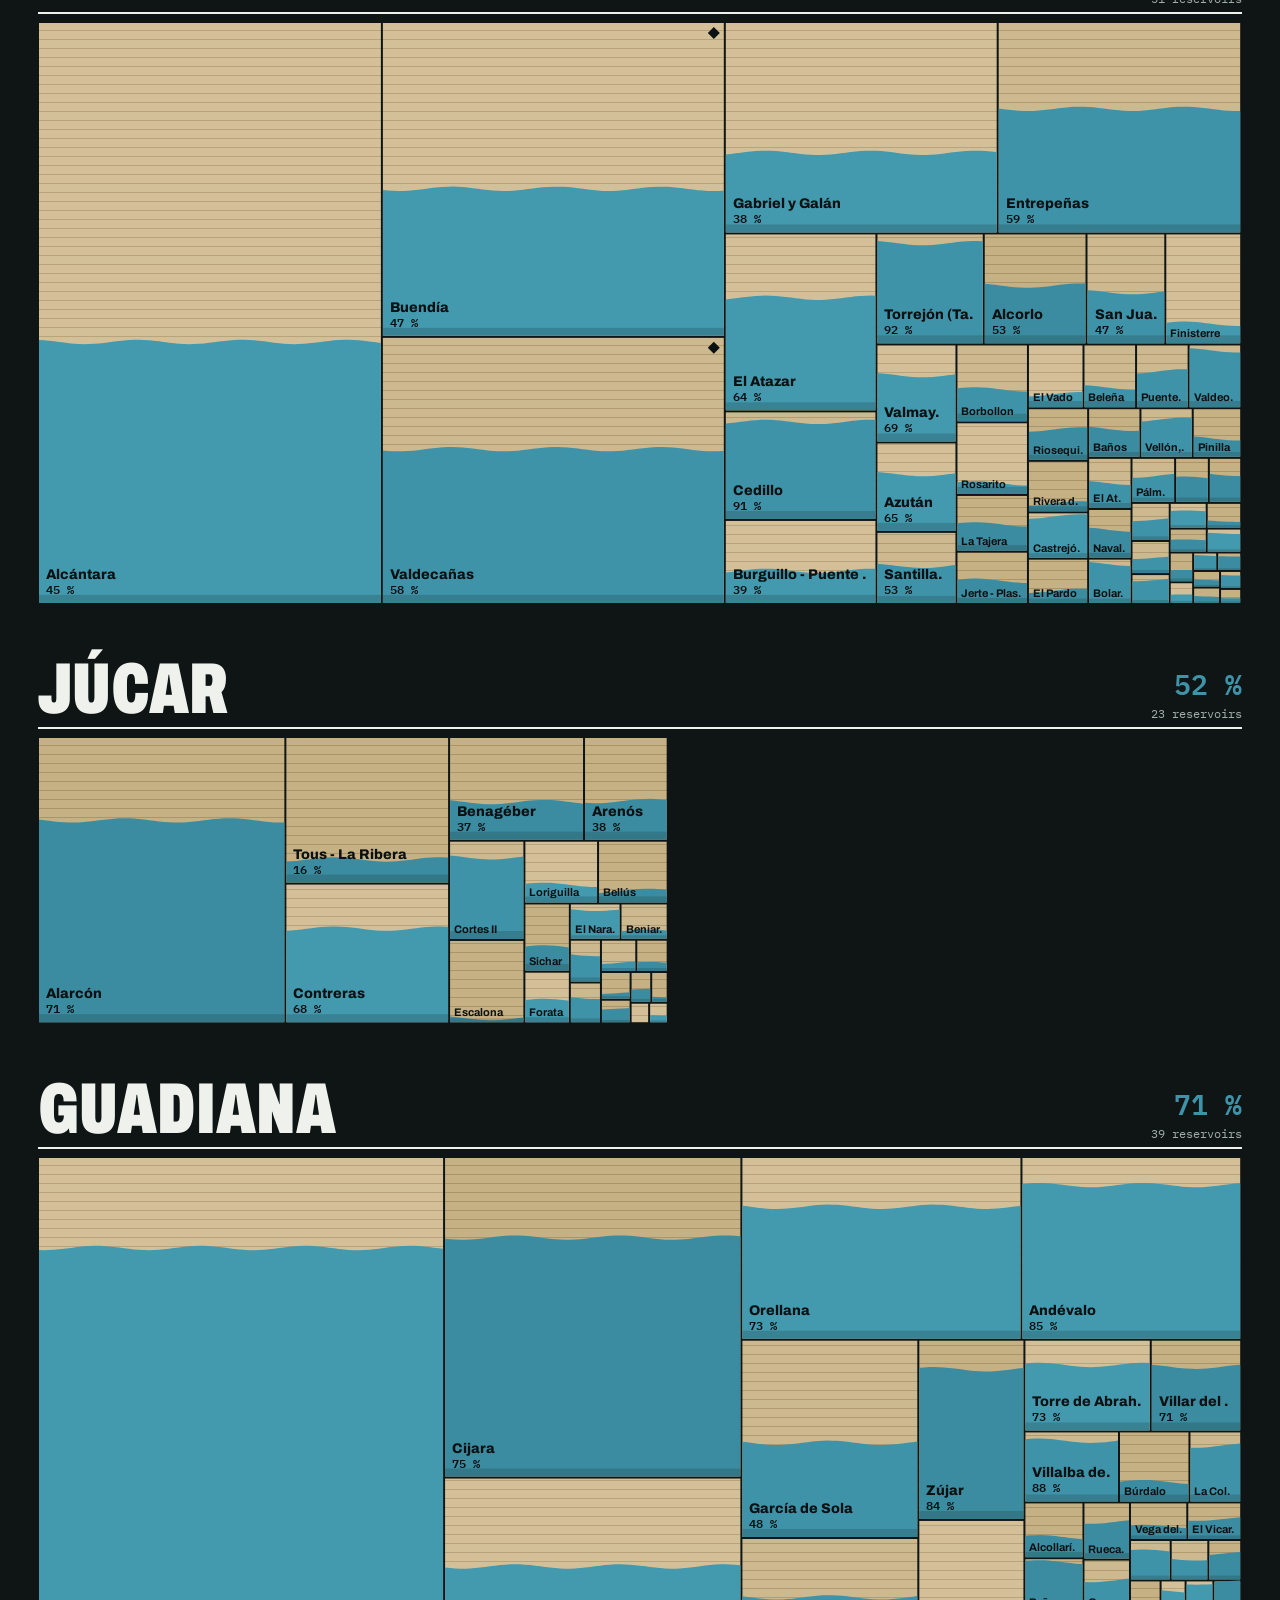
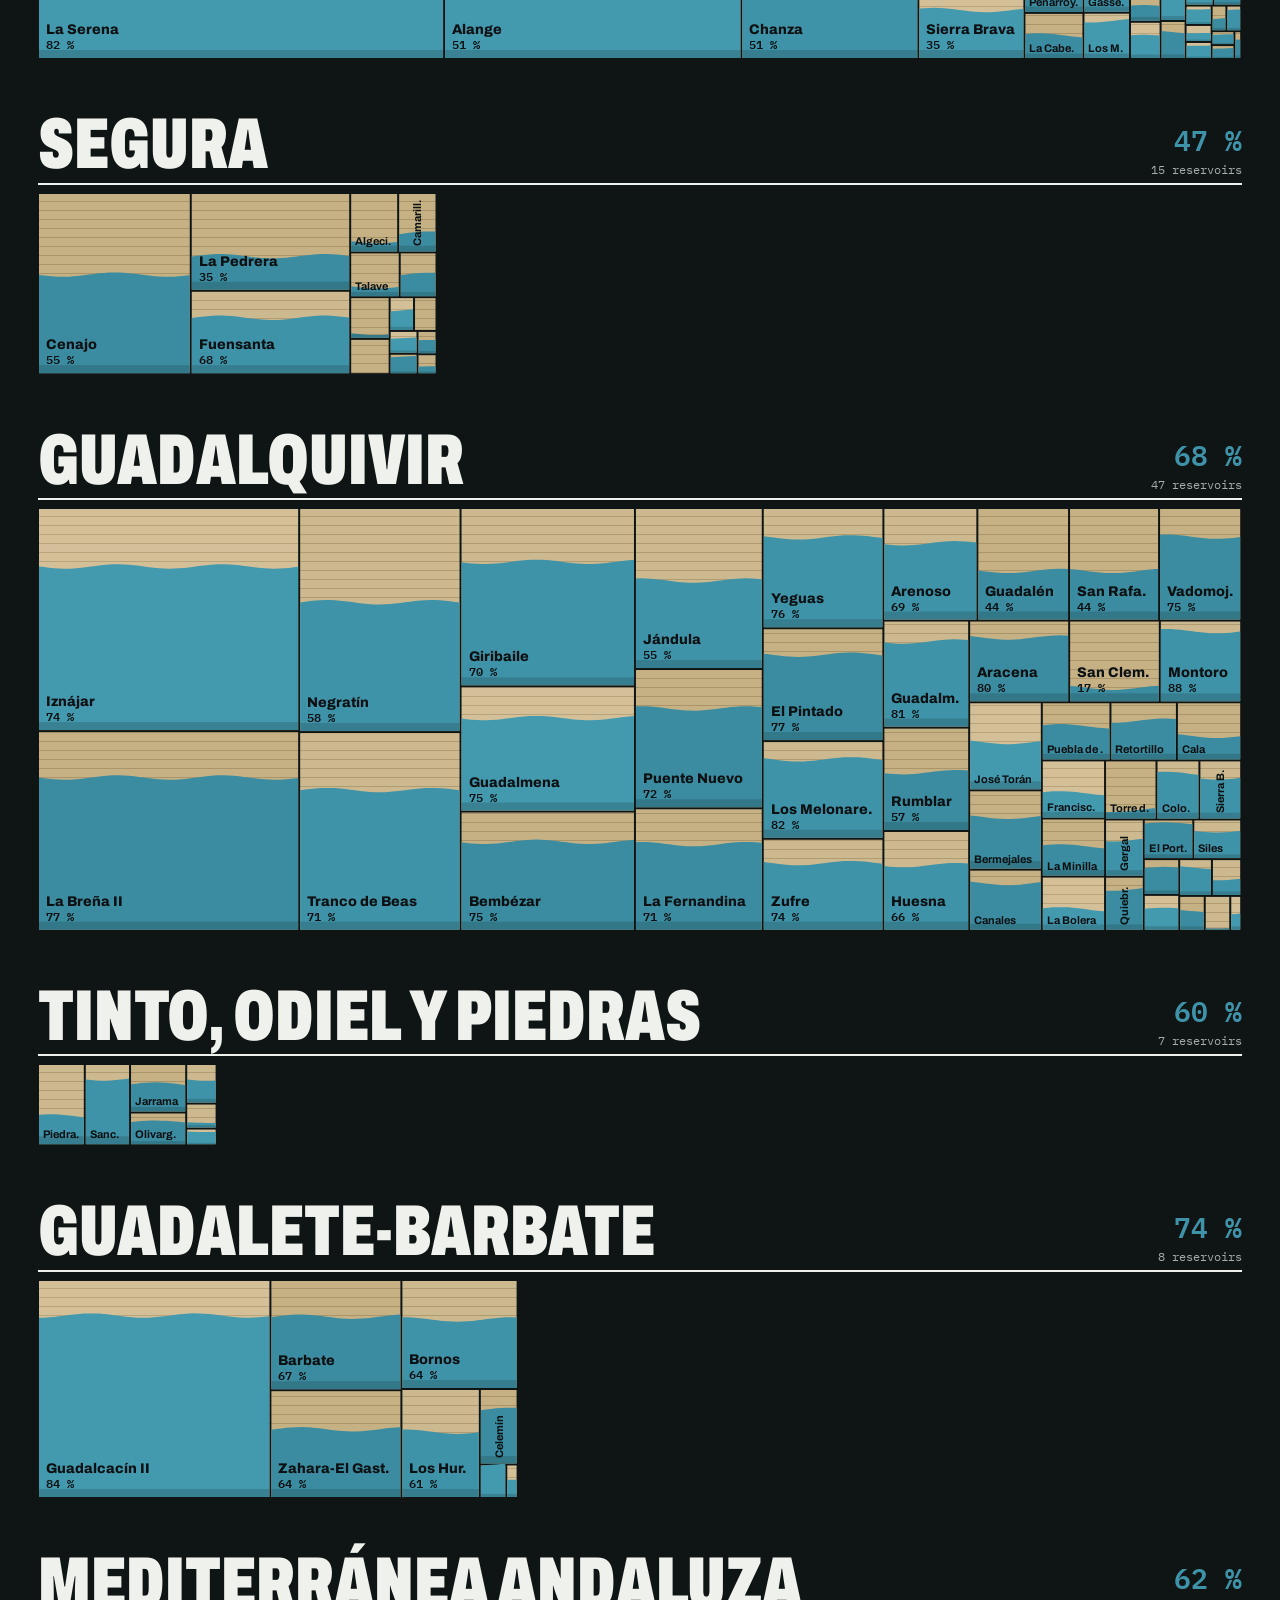
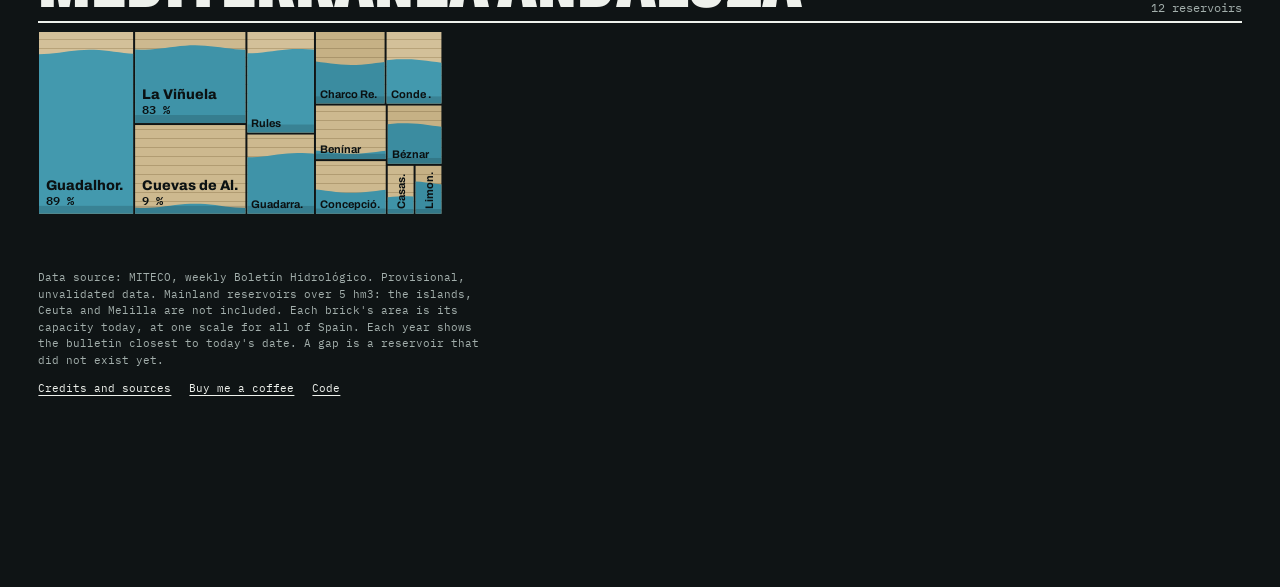
==== commit 9b6c5aed: "Mapa, localizador en la ficha y cualquier municipio - Seccion Donde estan: 306 de 375 embalses en el" ====
--- a/index.html
+++ b/index.html
@@ -25,7 +25,7 @@
   <p class="lede" id="lede"></p>
 </div>
 <main id="main"></main>
-<div id="card" hidden><div class="cn" id="cn"></div><div class="cp" id="cp"></div><div id="ring"></div><div class="cd" id="cd"></div><button id="cx" aria-label="Cerrar"><svg width="14" height="14" viewBox="0 0 14 14" aria-hidden="true"><path d="M2 2l10 10M12 2L2 12" stroke="currentColor" stroke-width="2"/></svg></button></div>
+<div id="card" hidden><div id="loc"></div><div class="cn" id="cn"></div><div class="cp" id="cp"></div><div id="ring"></div><div class="cd" id="cd"></div><button id="cx" aria-label="Cerrar"><svg width="14" height="14" viewBox="0 0 14 14" aria-hidden="true"><path d="M2 2l10 10M12 2L2 12" stroke="currentColor" stroke-width="2"/></svg></button></div>
 <div class="dock">
   <button id="play" aria-label="Reproducir"><svg id="pi" width="16" height="16" viewBox="0 0 16 16" aria-hidden="true"><path d="M3 1.5v13l11-6.5z" fill="currentColor"/></svg></button>
   <div class="track">
--- a/assets/agua.css
+++ b/assets/agua.css
@@ -77,3 +77,47 @@
 .doc p,.doc li{font-family:var(--mono);font-size:13px;line-height:1.6;color:var(--mute)}
 .doc b{color:var(--ink);font-weight:600}
 .doc ul{padding-left:18px;margin:8px 0}
+
+/* layer 2 */
+.tes .tl2{margin:12px 0 26px}
+.tlist{display:flex;flex-direction:column;gap:48px}
+.tes article{display:grid;grid-template-columns:minmax(0,1.15fr) minmax(0,1fr);gap:28px;align-items:start}
+@media (max-width:820px){.tes article{grid-template-columns:minmax(0,1fr);gap:14px}}
+.sk{margin:8px 0 0;font-family:var(--mono);font-size:10px;color:var(--mute)}
+.vd{font-weight:900;font-stretch:66%;text-transform:uppercase;font-size:clamp(34px,5vw,60px);line-height:.9;text-wrap:balance}
+.v-out{color:var(--rock)}.v-part{color:var(--ink)}.v-under{color:var(--water)}.v-unk{color:var(--mute)}
+.tx h3{margin:10px 0 2px;font-weight:800;font-size:20px}
+.tx h4{margin:16px 0 4px;font-family:var(--mono);font-size:11px;font-weight:600;letter-spacing:.06em;text-transform:uppercase;color:var(--mute)}
+.tx p,.tx li,.tr{font-family:var(--mono);font-size:12px;line-height:1.55;color:var(--mute);margin:8px 0 0}
+.tx p.why{color:var(--ink)}
+.tx ul{margin:0;padding-left:16px}
+.tx b{color:var(--ink);font-weight:600}
+.tx a,.cd a{color:var(--ink);text-underline-offset:3px}
+.tx a:hover,.cd a:hover{color:var(--water)}
+
+/* layer 3 */
+.vas .tl2{margin:12px 0 18px}
+.vf label{display:block;font-family:var(--mono);font-size:11px;font-weight:600;letter-spacing:.06em;text-transform:uppercase;color:var(--mute);margin-bottom:6px}
+#city{width:min(420px,100%);background:var(--dark);border:2px solid var(--ink);color:var(--ink);font-family:var(--display);font-weight:800;font-size:20px;padding:10px 12px;border-radius:0;-webkit-appearance:none;appearance:none}
+#city::placeholder{color:var(--mute);font-weight:500}
+.chips{display:flex;flex-wrap:wrap;gap:6px;margin-top:10px}
+.chips button{background:transparent;border:2px solid var(--line);color:var(--mute);font-weight:700;font-size:13px;padding:7px 11px;min-height:36px}
+.chips button[aria-pressed="true"]{border-color:var(--ink);color:var(--ink)}
+.chips button:hover{color:var(--ink)}
+.vno{margin:4px 0 0;font-family:var(--mono);font-size:12px;color:var(--rock)}
+.vout{display:grid;grid-template-columns:minmax(0,1fr) minmax(0,1.15fr);gap:28px;align-items:start;margin-top:26px}
+@media (max-width:820px){.vout{grid-template-columns:minmax(0,1fr);gap:16px}}
+.vk{font-family:var(--mono);font-size:12px;color:var(--mute);margin-bottom:8px}
+.vtxt p{font-family:var(--mono);font-size:12px;line-height:1.55;color:var(--mute);margin:8px 0 0}
+.vtxt p.why{font-size:14px}.vtxt p.why.up{color:var(--water)}.vtxt p.why.down{color:var(--rock)}
+.vtxt b{color:var(--ink);font-weight:600}
+.vtxt a{color:var(--ink);text-underline-offset:3px}.vtxt a:hover{color:var(--water)}
+
+/* map, locator, towns */
+.map .tl2{margin:12px 0 18px}
+.mwrap canvas{display:block}
+#loc{float:right;margin:0 26px 4px 12px;line-height:0}
+#loc .nl{font-family:var(--mono);font-size:10px;line-height:1.4;color:var(--mute);width:70px;text-align:right}
+#ring{clear:both}
+.chips button.tw{border-style:dashed}
+.vtxt p.hon{color:var(--ink)}
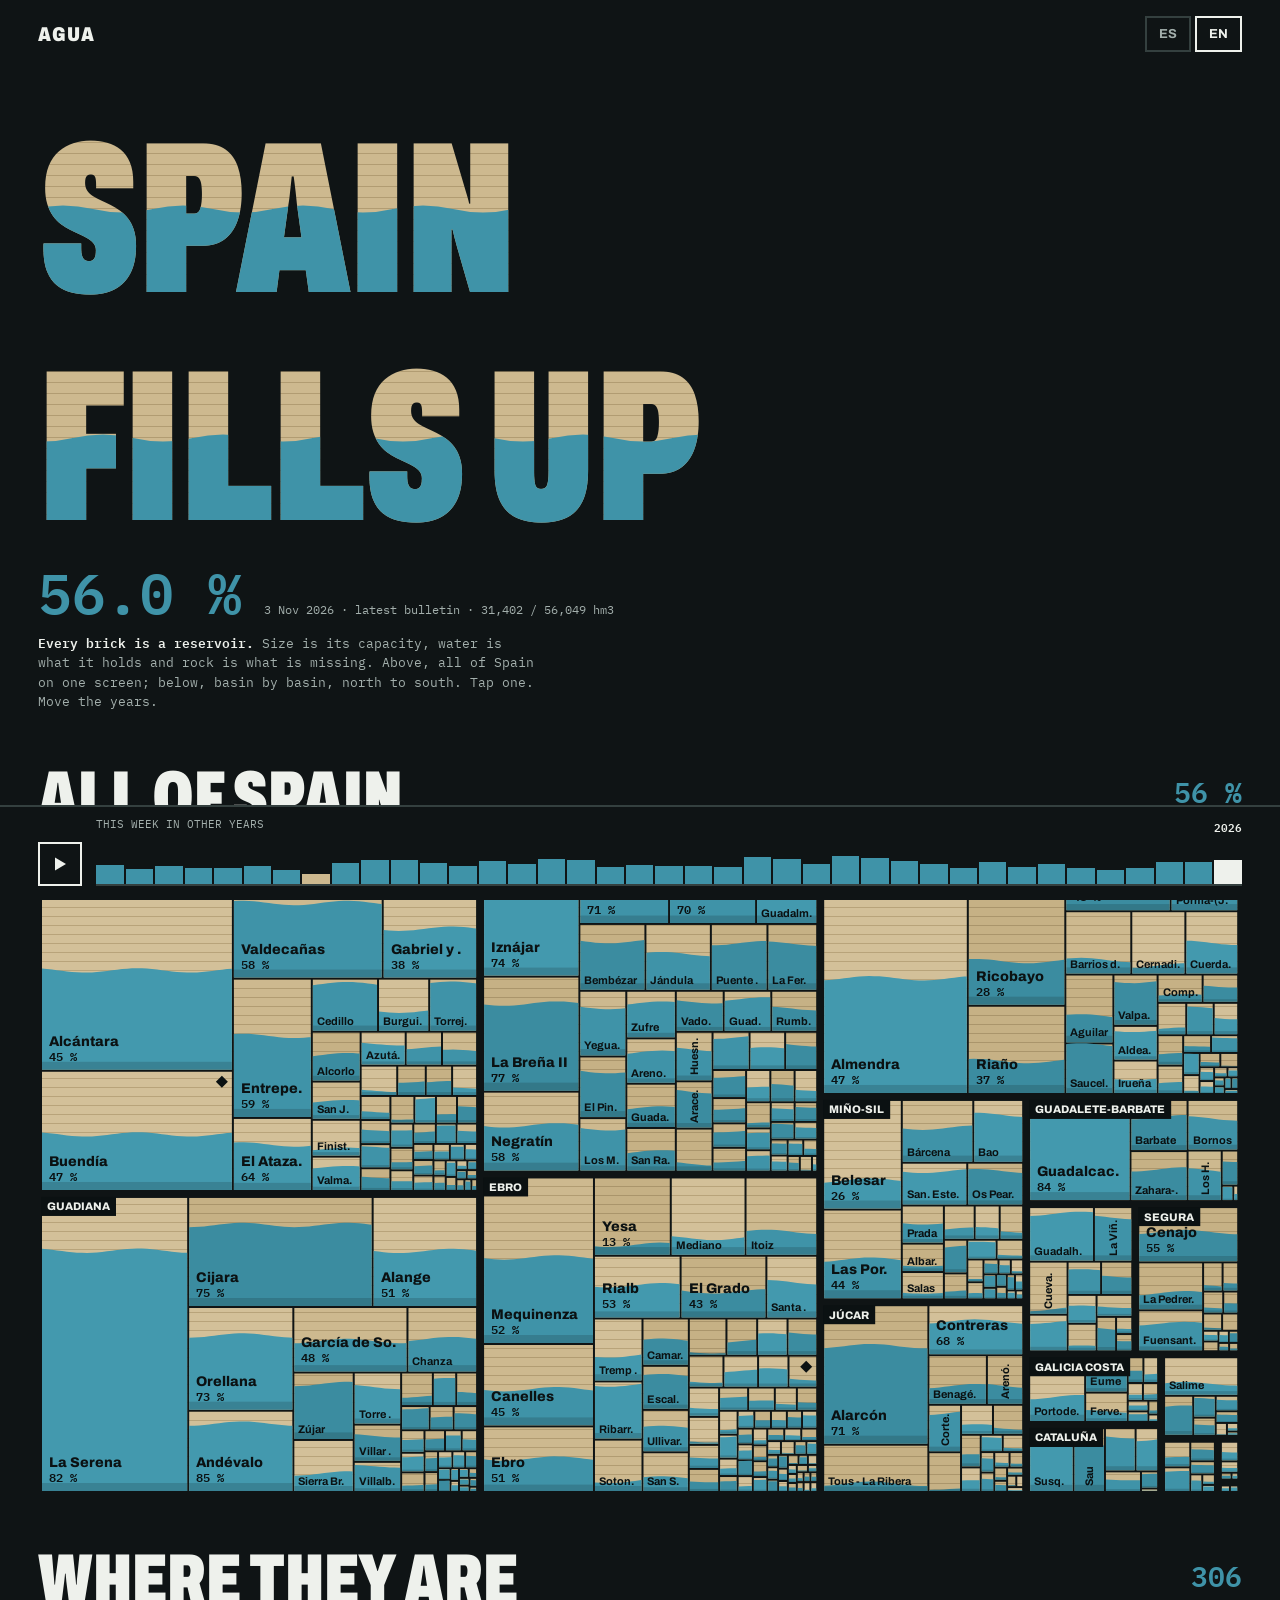
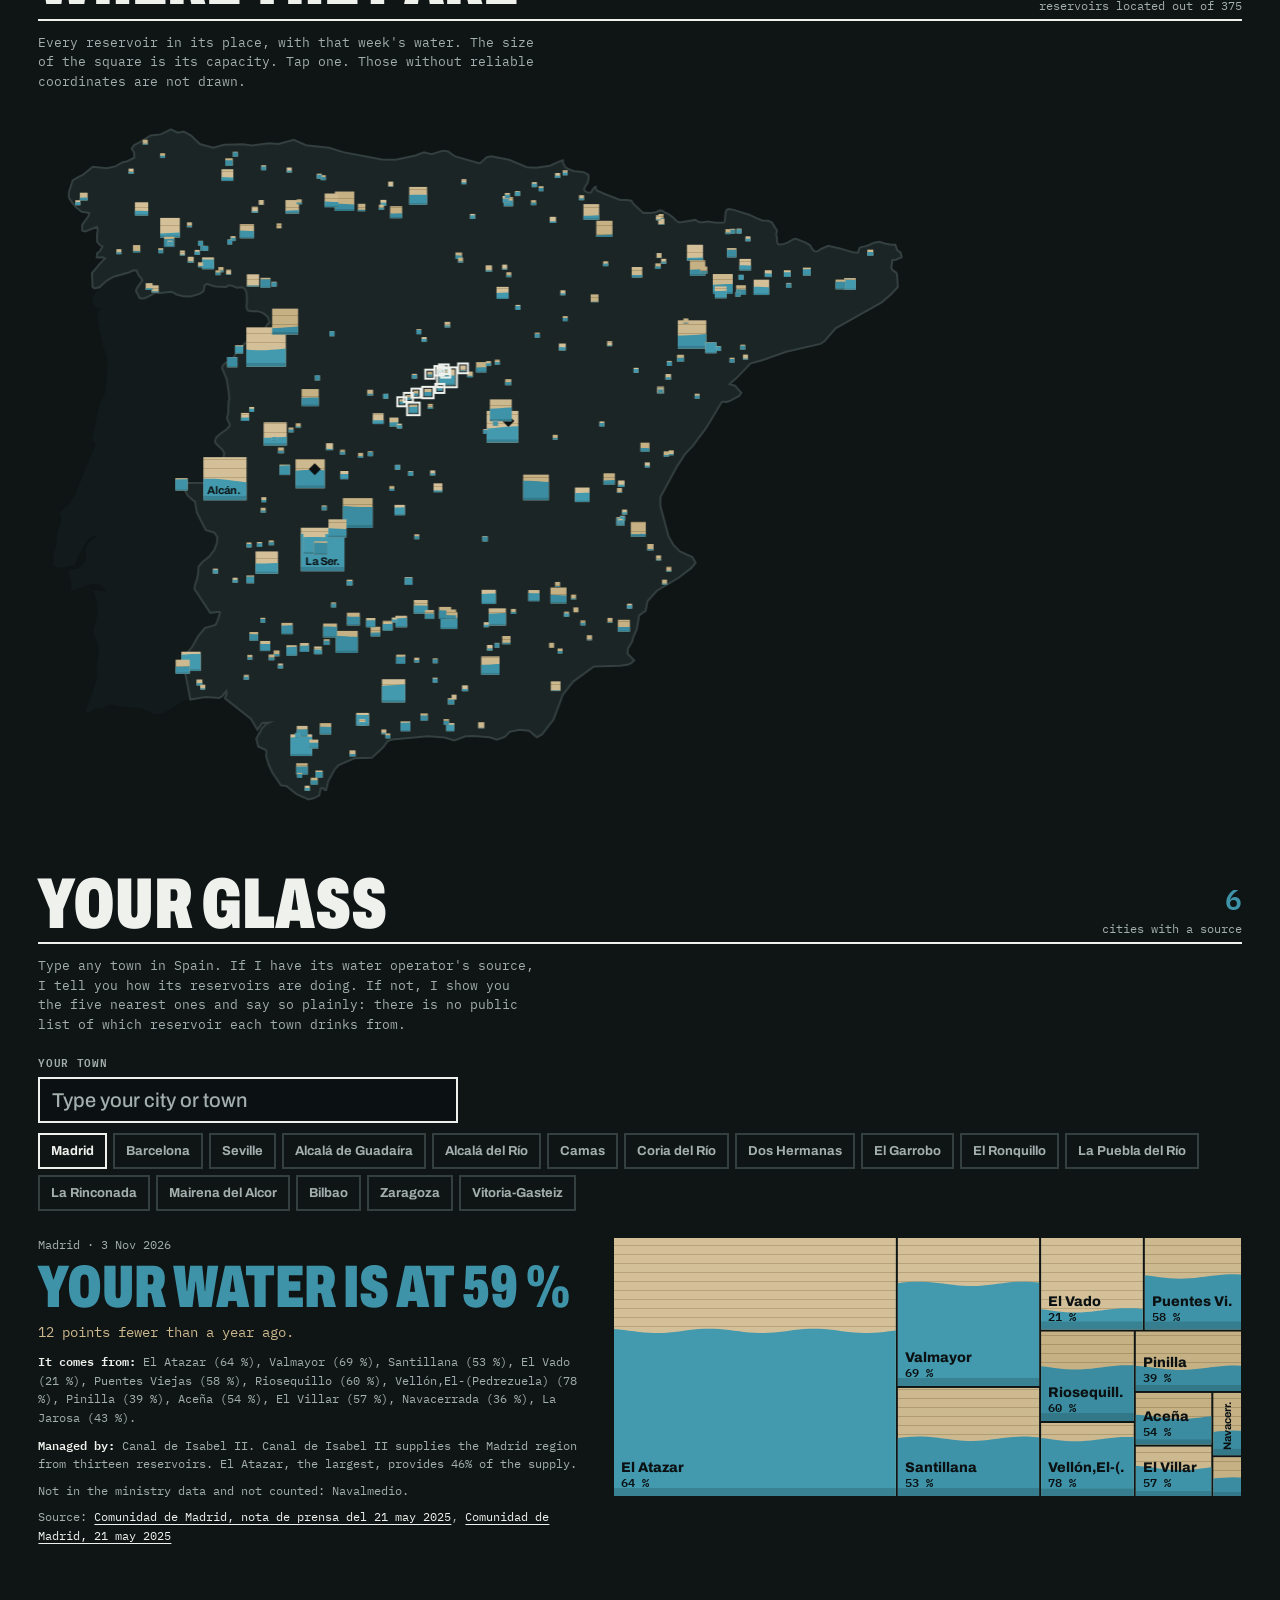
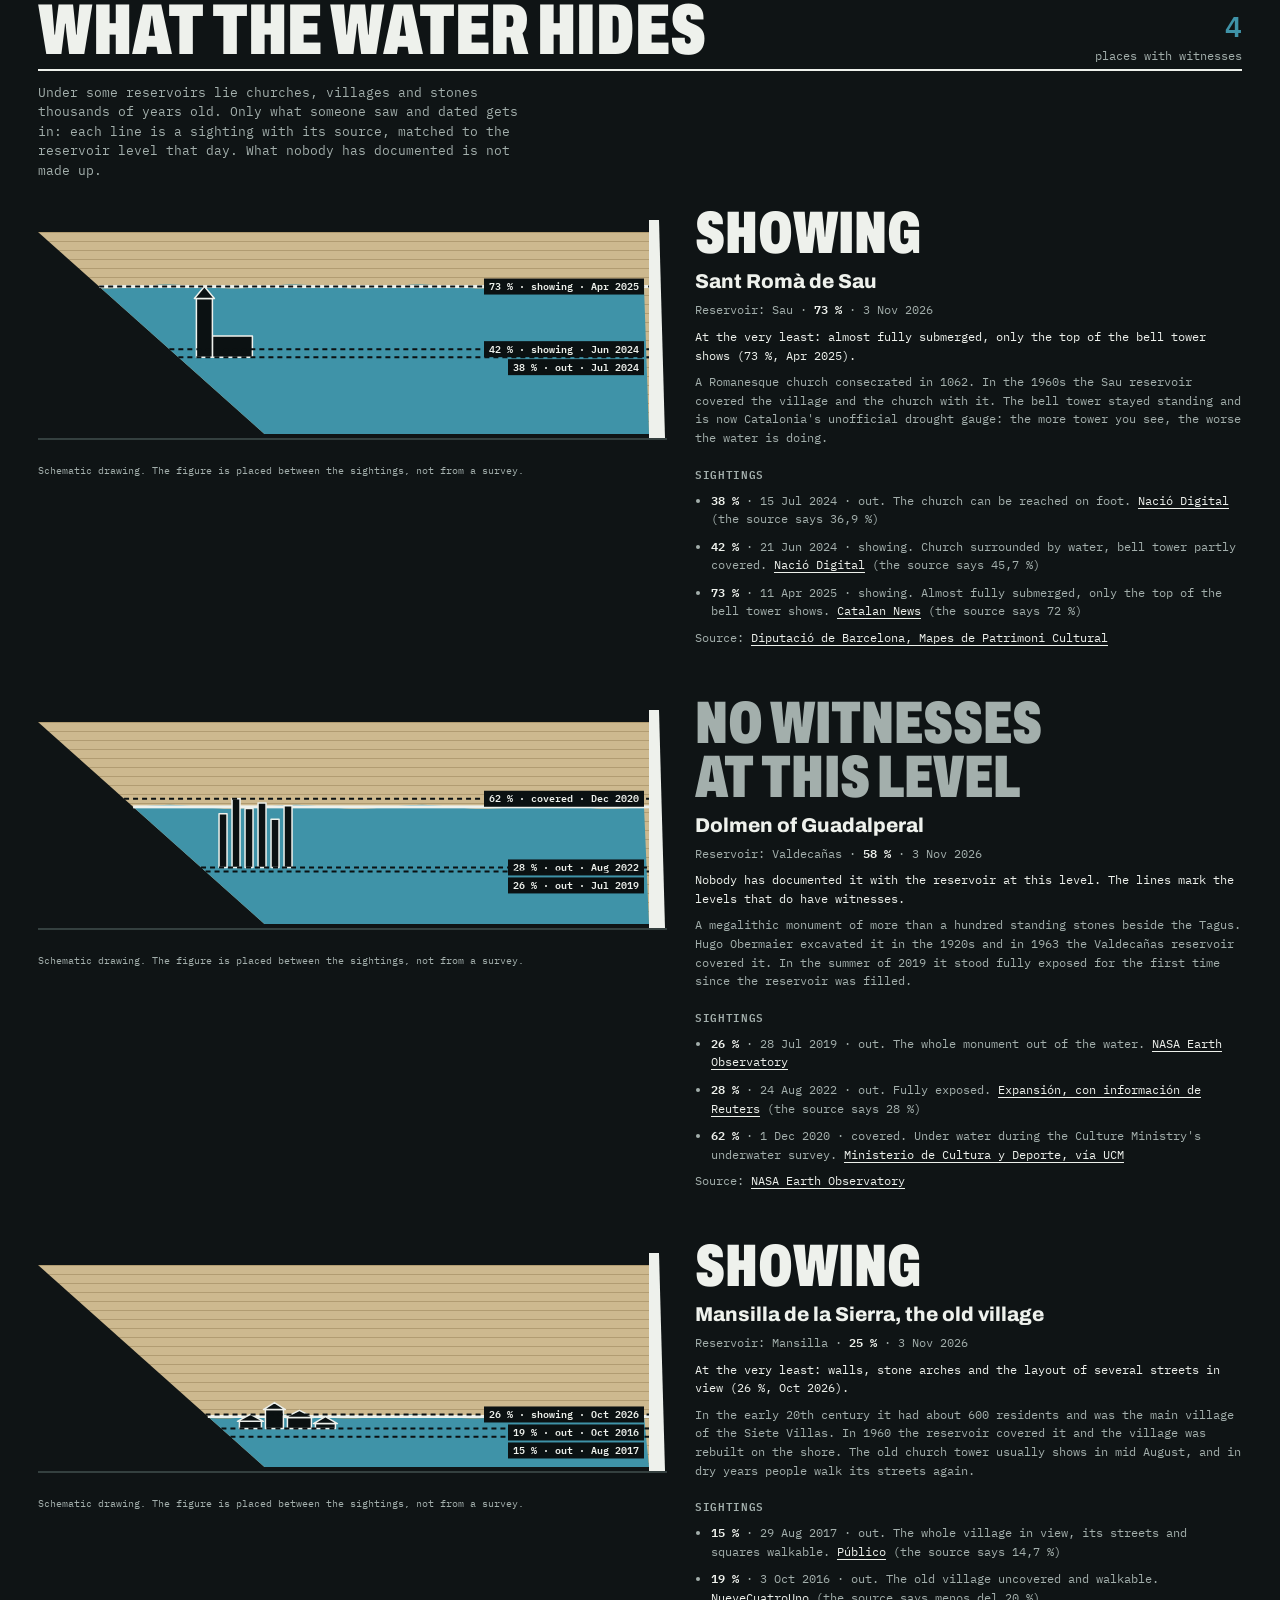
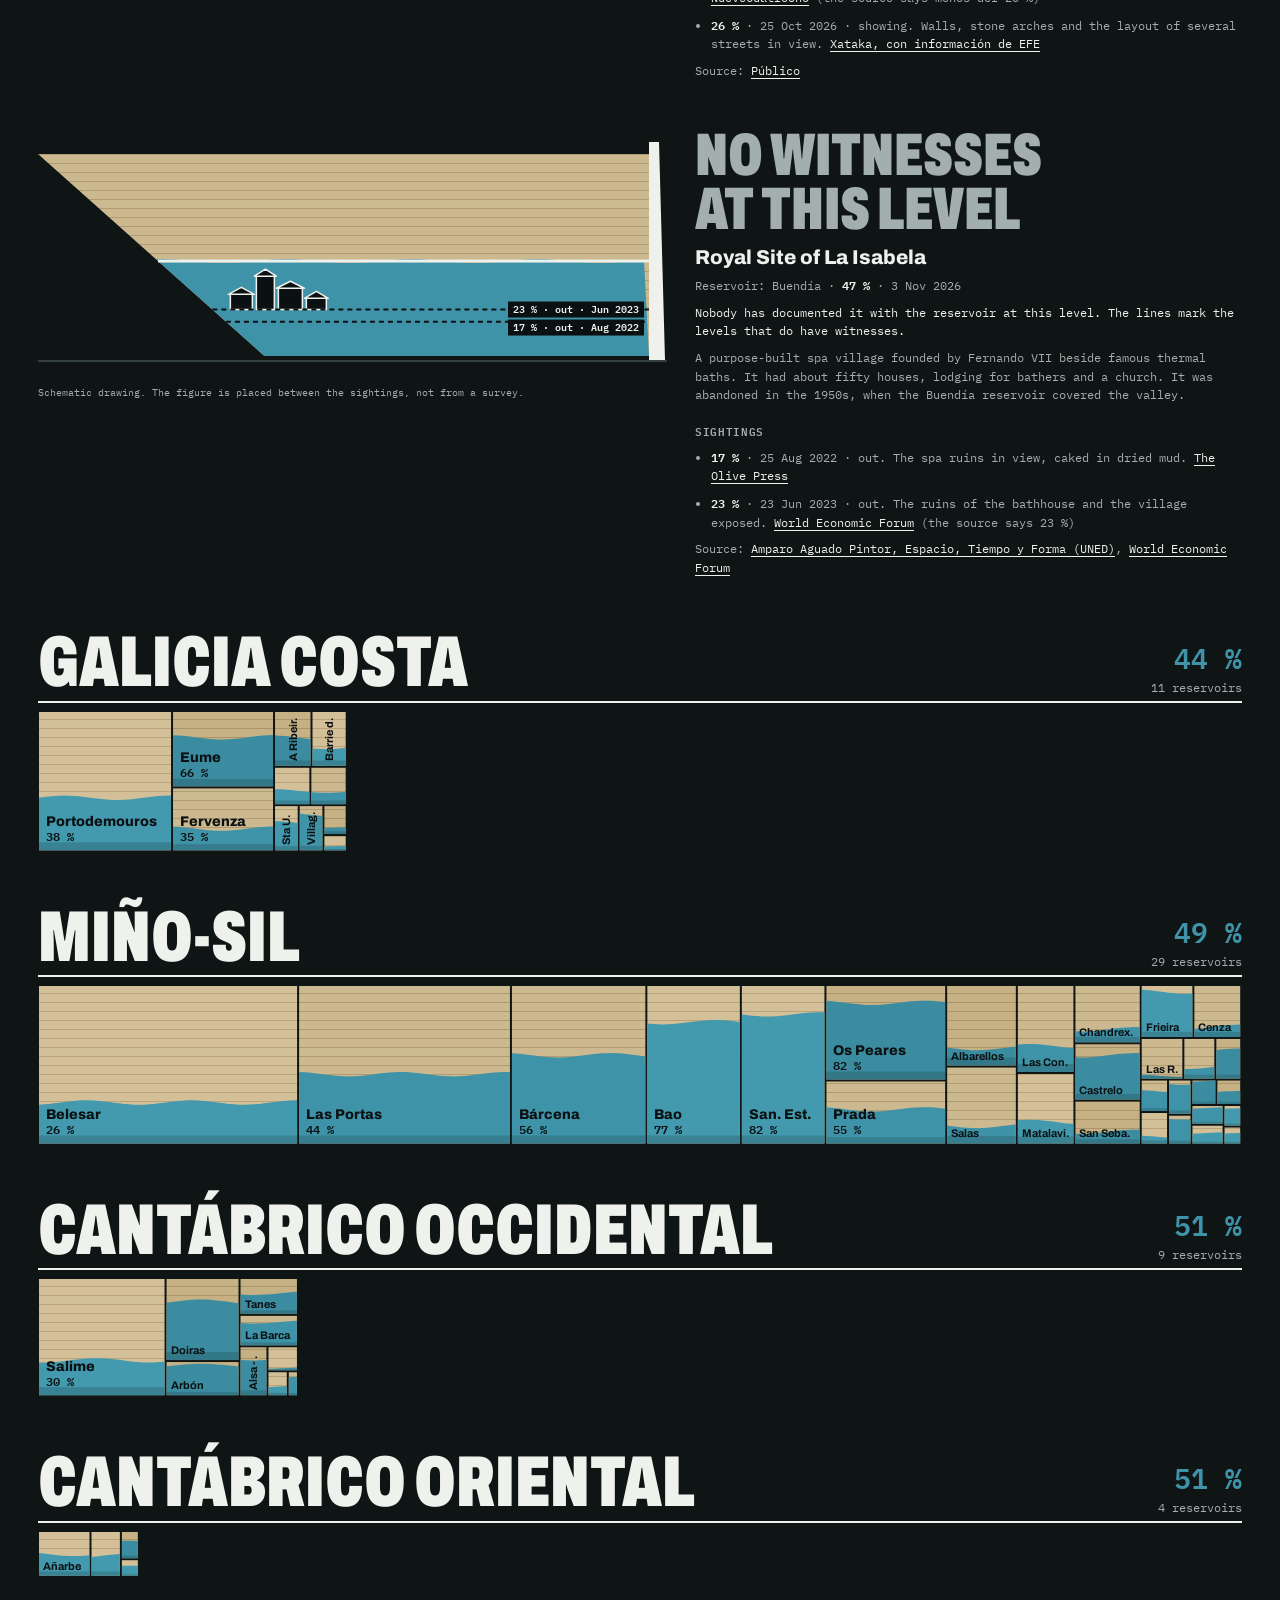
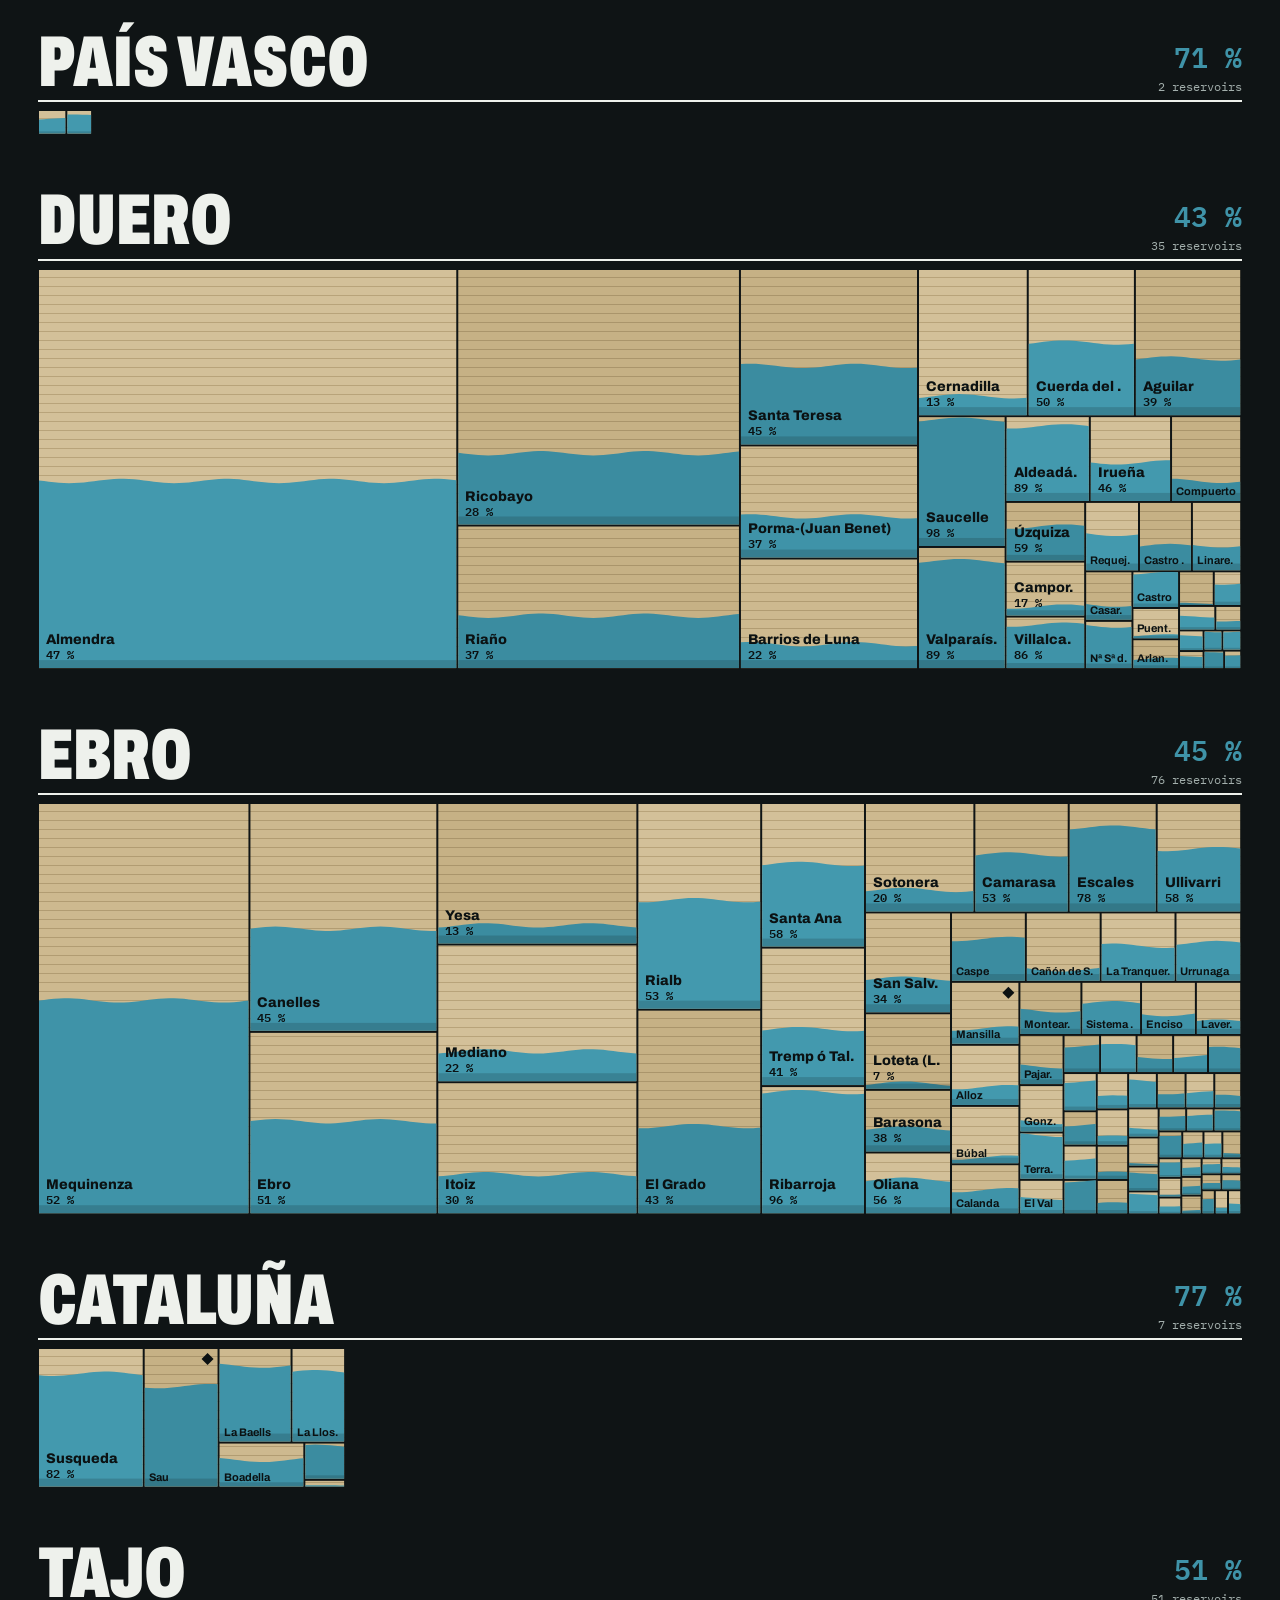
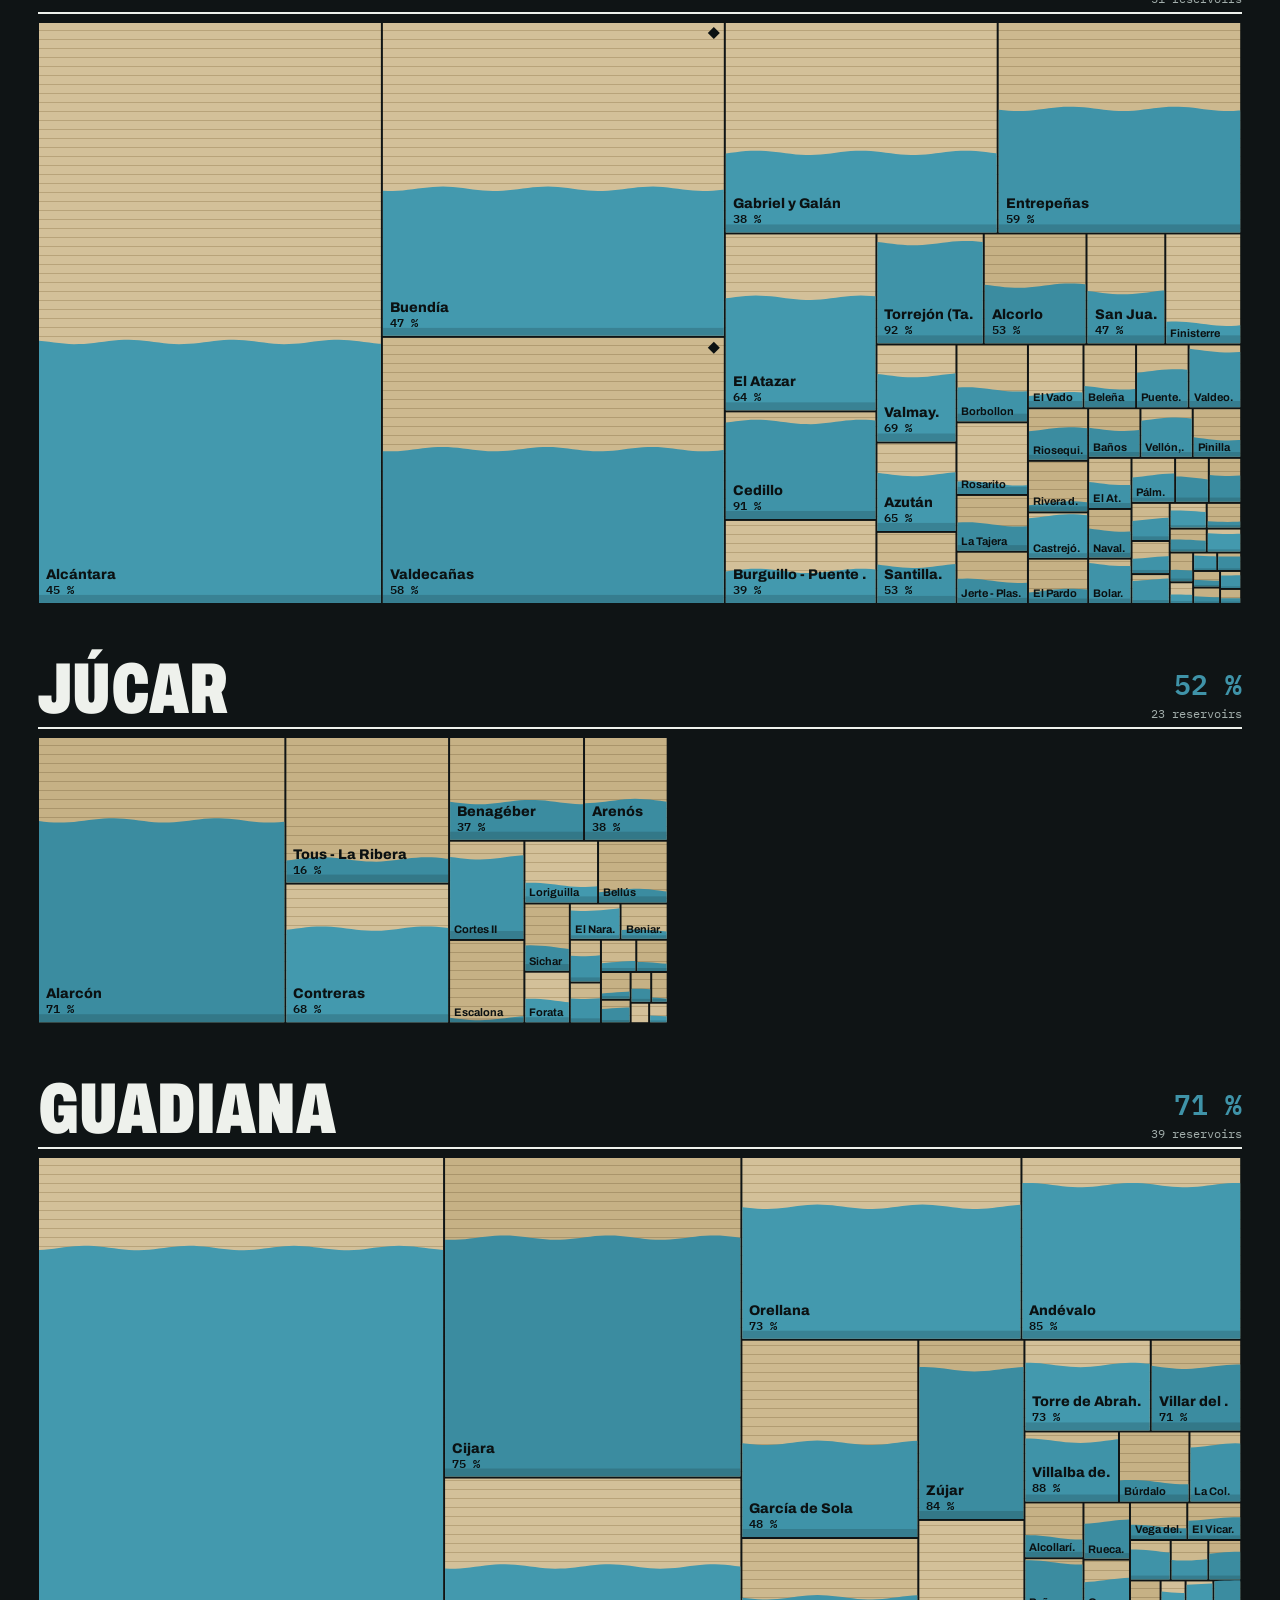
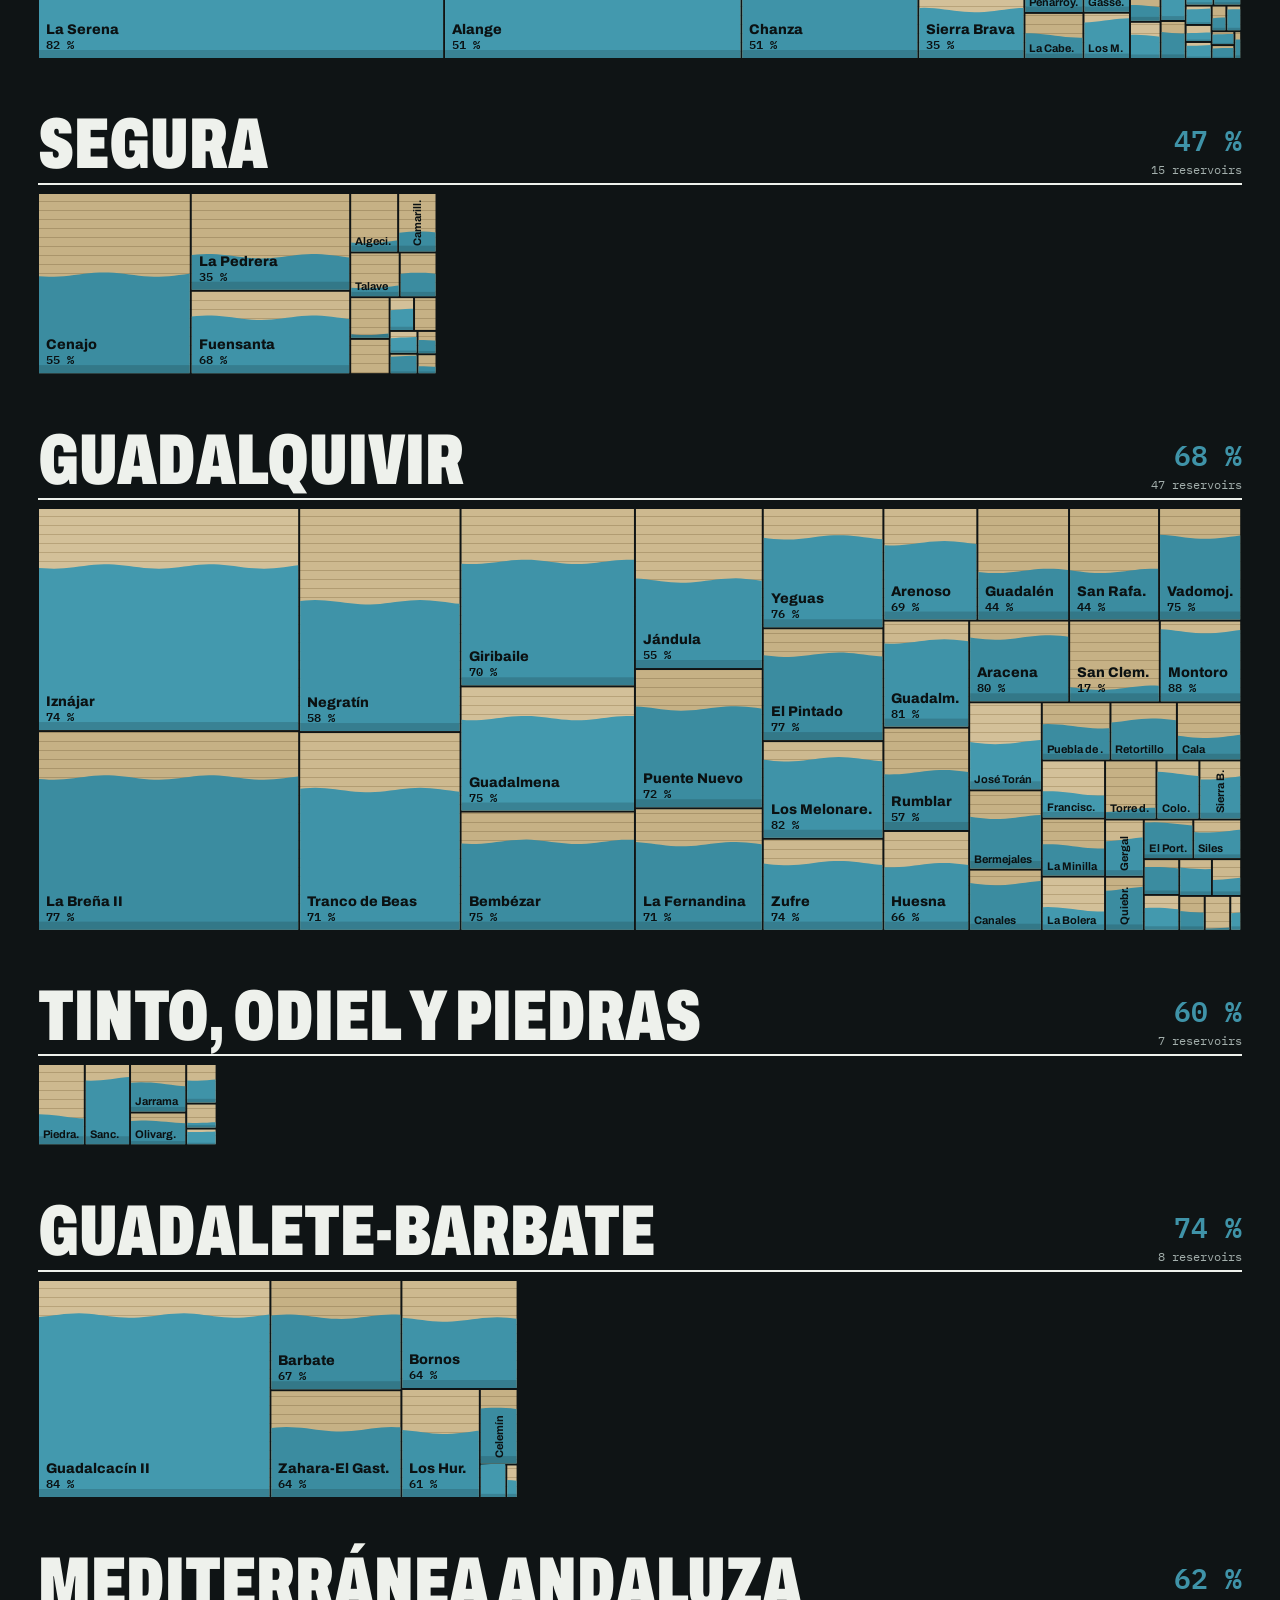
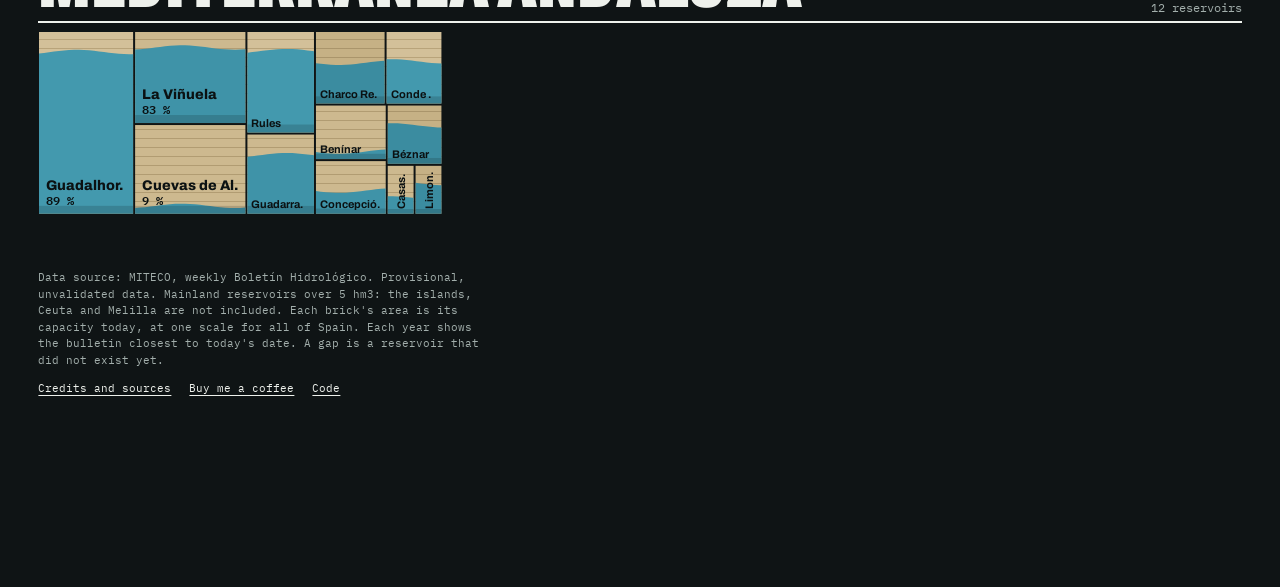
==== commit 71bb5207: "Ficha fija al hacer clic, etiqueta ligera al pasar el raton La ficha de un embalse ya no cambia al m" ====
--- a/index.html
+++ b/index.html
@@ -25,6 +25,7 @@
   <p class="lede" id="lede"></p>
 </div>
 <main id="main"></main>
+<div id="tip" hidden></div>
 <div id="card" hidden><div id="loc"></div><div class="cn" id="cn"></div><div class="cp" id="cp"></div><div id="ring"></div><div class="cd" id="cd"></div><button id="cx" aria-label="Cerrar"><svg width="14" height="14" viewBox="0 0 14 14" aria-hidden="true"><path d="M2 2l10 10M12 2L2 12" stroke="currentColor" stroke-width="2"/></svg></button></div>
 <div class="dock">
   <button id="play" aria-label="Reproducir"><svg id="pi" width="16" height="16" viewBox="0 0 16 16" aria-hidden="true"><path d="M3 1.5v13l11-6.5z" fill="currentColor"/></svg></button>
--- a/assets/agua.css
+++ b/assets/agua.css
@@ -121,3 +121,6 @@
 #ring{clear:both}
 .chips button.tw{border-style:dashed}
 .vtxt p.hon{color:var(--ink)}
+
+#tip{position:fixed;z-index:4;pointer-events:none;background:var(--dark);border:2px solid var(--ink);color:var(--ink);font-family:var(--mono);font-size:12px;font-weight:600;padding:5px 8px;white-space:nowrap}
+#tip[hidden]{display:none}
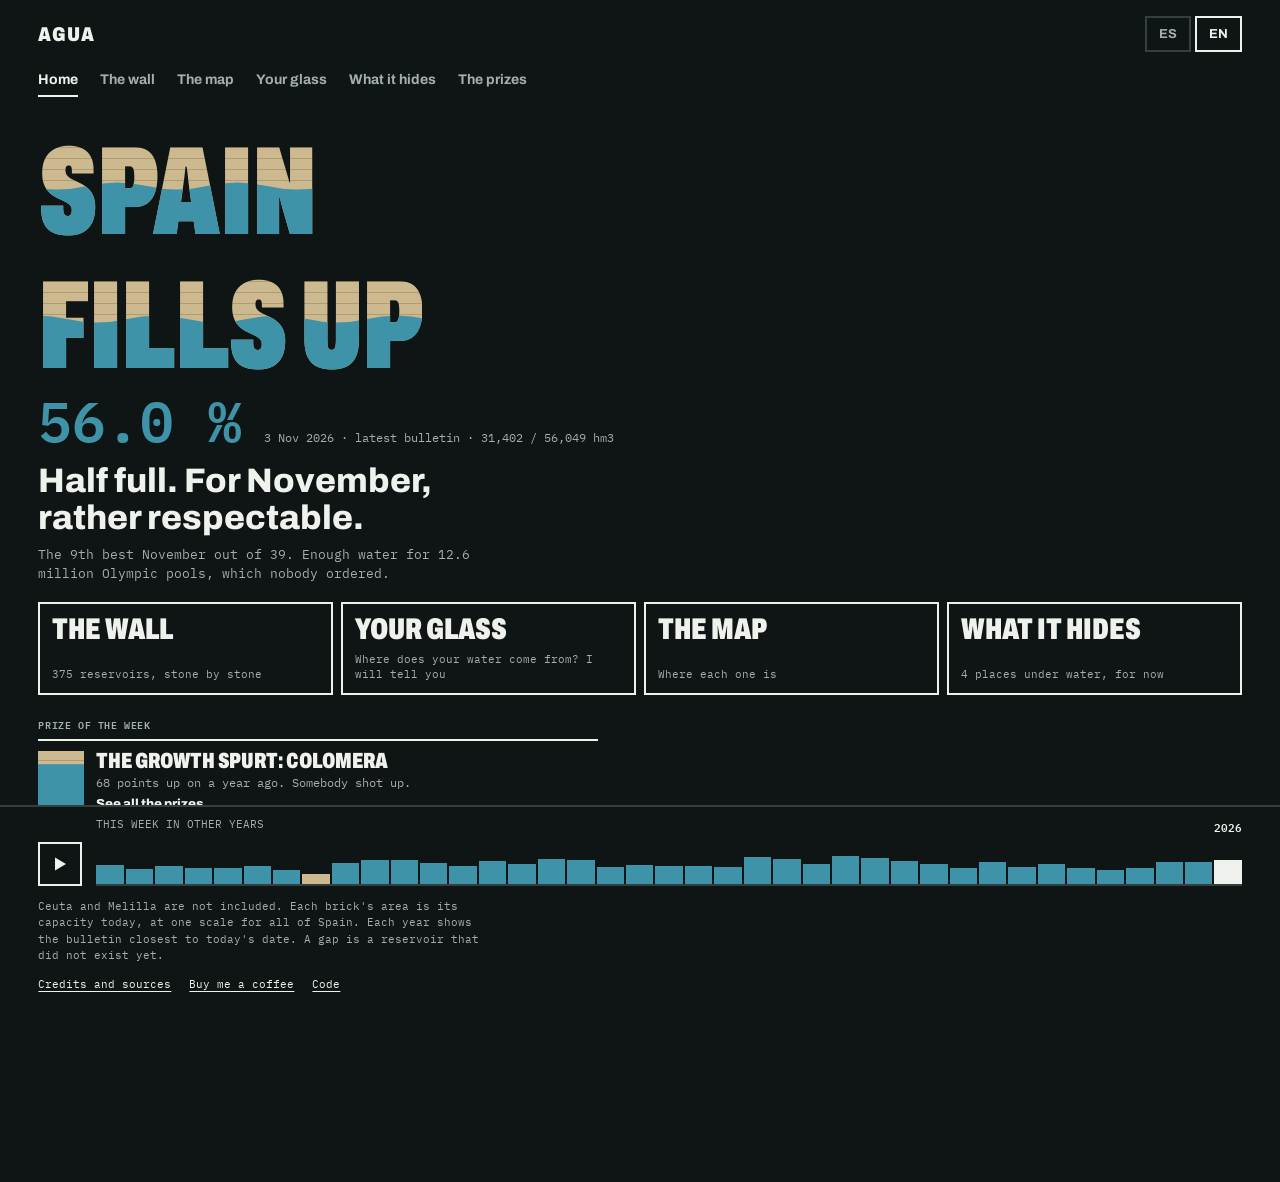
==== commit 97be66ca: "Portada con puertas, premios de la semana y humor Una vista cada vez en lugar de un pasillo: portada" ====
--- a/index.html
+++ b/index.html
@@ -13,12 +13,14 @@
 <link rel="icon" href="assets/favicon.svg" type="image/svg+xml">
 <link rel="preload" href="assets/fonts/archivo-latin.woff2" as="font" type="font/woff2" crossorigin>
 <link rel="stylesheet" href="assets/agua.css">
+<link rel="stylesheet" href="assets/portada.css">
 </head>
 <body>
 <header class="top">
   <div class="brand"><a href="./">AGUA</a></div>
   <div class="lang"><button id="l-es" aria-pressed="true">ES</button><button id="l-en" aria-pressed="false">EN</button></div>
 </header>
+<nav id="nav"></nav>
 <div class="hero">
   <h1 id="h1"></h1>
   <div class="sub"><div class="nat" id="nat">56,0 %</div><div class="when" id="when"></div></div>
@@ -37,5 +39,6 @@
 </div>
 <noscript><p class="msg">Esta página necesita JavaScript para dibujar el muro. / This page needs JavaScript to draw the wall.</p></noscript>
 <script src="assets/agua.js"></script>
+<script src="assets/portada.js"></script>
 </body>
 </html>
--- a/assets/portada.css
+++ b/assets/portada.css
@@ -0,0 +1,56 @@
+/* Agua, the front door: navigation, home page, prizes and the additions to the card. */
+.off{display:none!important}
+#nav{display:flex;gap:6px 22px;padding:12px var(--pad) 0;overflow-x:auto;scrollbar-width:none;white-space:nowrap}
+@media (max-width:620px){#nav{gap:6px 16px}#nav a{font-size:13px}}
+.hero.off+main{}
+body[data-view="home"] .hero{padding-top:clamp(10px,2vh,24px)}
+body[data-view="home"] .sub{margin-top:10px}
+#nav::-webkit-scrollbar{display:none}
+#nav a{color:var(--mute);text-decoration:none;font-weight:700;font-size:14px;padding:8px 0;border-bottom:2px solid transparent}
+#nav a:hover{color:var(--ink)}
+#nav a[aria-current]{color:var(--ink);border-bottom-color:var(--ink)}
+body[data-view="home"] main{padding-top:14px}
+body:not([data-view="home"]) main{padding-top:clamp(20px,4vh,40px)}
+.basin>.lede{margin:0 0 14px}
+
+.hv{margin:0;font-weight:800;font-size:clamp(21px,3.2vw,34px);line-height:1.1;max-width:24ch;text-wrap:balance}
+.hs{margin:8px 0 0;font-family:var(--mono);font-size:12.5px;line-height:1.5;color:var(--mute);max-width:60ch}
+.doors{display:grid;grid-template-columns:1fr 1fr;gap:8px;margin-top:20px}
+@media (min-width:860px){.doors{grid-template-columns:repeat(4,1fr)}}
+.door{display:flex;flex-direction:column;justify-content:space-between;gap:8px;min-height:84px;padding:11px 12px;border:2px solid var(--ink);color:var(--ink);text-decoration:none}
+.door b{font-weight:900;font-stretch:70%;text-transform:uppercase;font-size:clamp(21px,2.6vw,30px);line-height:.95}
+.door span{font-family:var(--mono);font-size:11px;line-height:1.35;color:var(--mute)}
+.door:hover{background:var(--ink);color:var(--dark)}
+.door:hover span{color:var(--dark)}
+.tk{display:block;font-family:var(--mono);font-size:10px;font-weight:600;letter-spacing:.06em;color:var(--mute)}
+.teaser{display:block;margin-top:20px;color:var(--ink);text-decoration:none;max-width:560px}
+.teaser .tb{display:flex;gap:12px;align-items:center;border-top:2px solid var(--ink);padding-top:10px;margin-top:6px}
+.teaser svg{flex:none}
+.teaser b{display:block;font-weight:900;font-stretch:70%;text-transform:uppercase;font-size:22px;line-height:.98}
+.teaser i,.aw i{display:block;font-style:normal;font-family:var(--mono);font-size:11.5px;line-height:1.45;color:var(--mute);margin-top:3px}
+.teaser u,.hid u{display:block;font-weight:800;font-size:13px;margin-top:5px;text-underline-offset:3px}
+.teaser:hover u,.hid:hover u{color:var(--water)}
+
+.aws{display:grid;gap:0 32px;max-width:1100px}
+@media (min-width:860px){.aws{grid-template-columns:1fr 1fr}}
+.aw{display:flex;gap:14px;align-items:stretch;border-top:2px solid var(--ink);padding:12px 0;color:var(--ink);text-decoration:none}
+.aw svg{flex:none}
+.aw b{display:block;font-weight:900;font-stretch:66%;text-transform:uppercase;font-size:clamp(28px,3.4vw,40px);line-height:.9}
+.aw em{display:block;font-style:normal;font-weight:800;font-size:15px;margin-top:5px}
+.aw strong{font-family:var(--mono);font-weight:600;font-size:13px;color:var(--water);white-space:nowrap}
+.aw:hover b{color:var(--water)}
+.rule{margin:14px 0 0;font-family:var(--mono);font-size:11px;line-height:1.5;color:var(--mute);max-width:74ch}
+.rule a,.ctx a{color:var(--ink);text-underline-offset:3px}
+
+#card{max-height:calc(100vh - 124px);overflow-y:auto}
+.cm{margin:12px 0 0;font-weight:800;font-size:15px;line-height:1.3}
+.mood{display:inline-block;font-weight:900;font-stretch:70%;text-transform:uppercase;font-size:15px;color:var(--dark);background:var(--rock);padding:4px 8px;margin-right:4px}
+.hid{display:block;margin-top:12px;border:2px solid var(--ink);padding:10px 12px;color:var(--ink);text-decoration:none}
+.hid b{display:block;font-weight:900;font-stretch:70%;text-transform:uppercase;font-size:19px;line-height:1;margin-top:5px}
+.go{display:block;margin-top:8px;border:2px solid var(--line);padding:11px 12px;color:var(--ink);text-decoration:none;font-weight:800;font-size:13px;text-align:center}
+.go:hover{border-color:var(--ink)}
+
+.vtxt p.joke{font-family:var(--display);font-weight:800;font-size:clamp(19px,2.4vw,24px);line-height:1.15;color:var(--ink);margin:10px 0 0}
+.vtxt p.ctx{color:var(--rock)}
+.share{margin-top:14px;background:var(--ink);color:var(--dark);border:2px solid var(--ink);font-weight:800;font-size:14px;padding:12px 18px;min-height:44px}
+.share:hover{background:transparent;color:var(--ink)}
